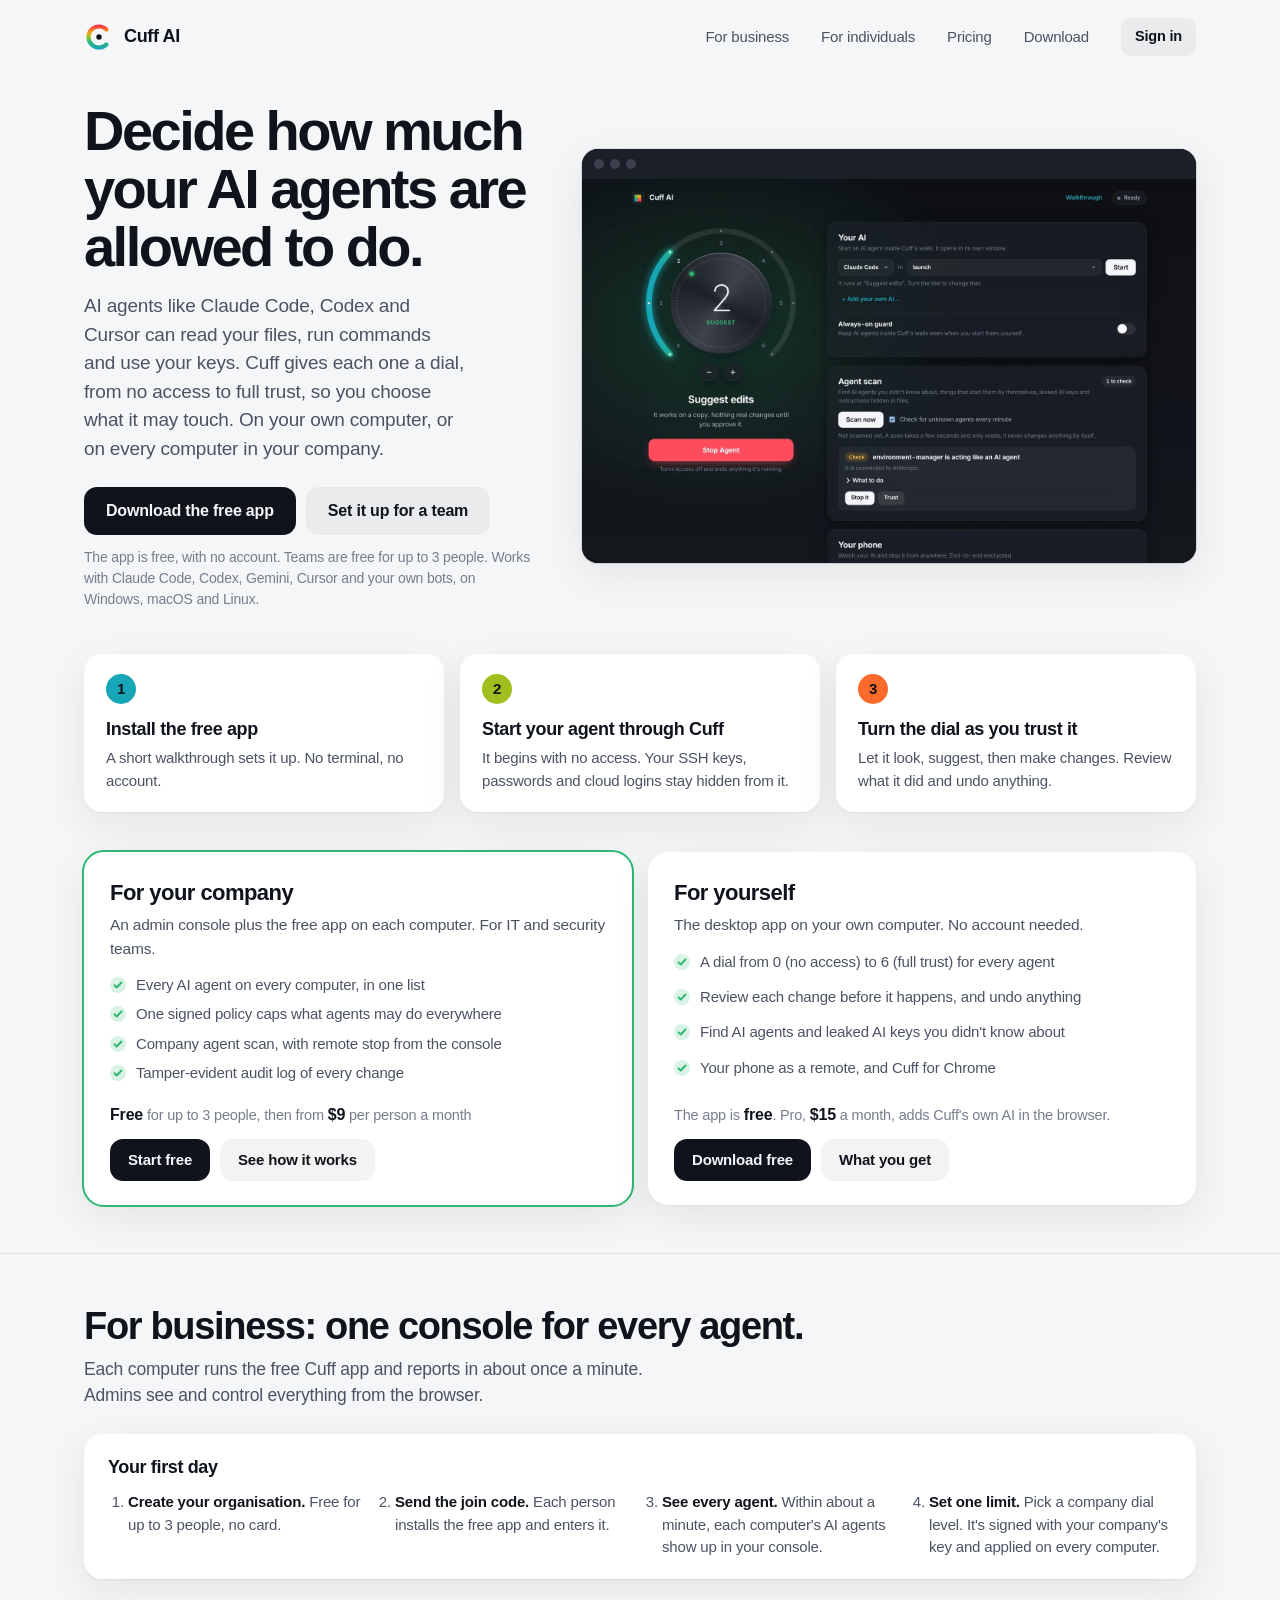
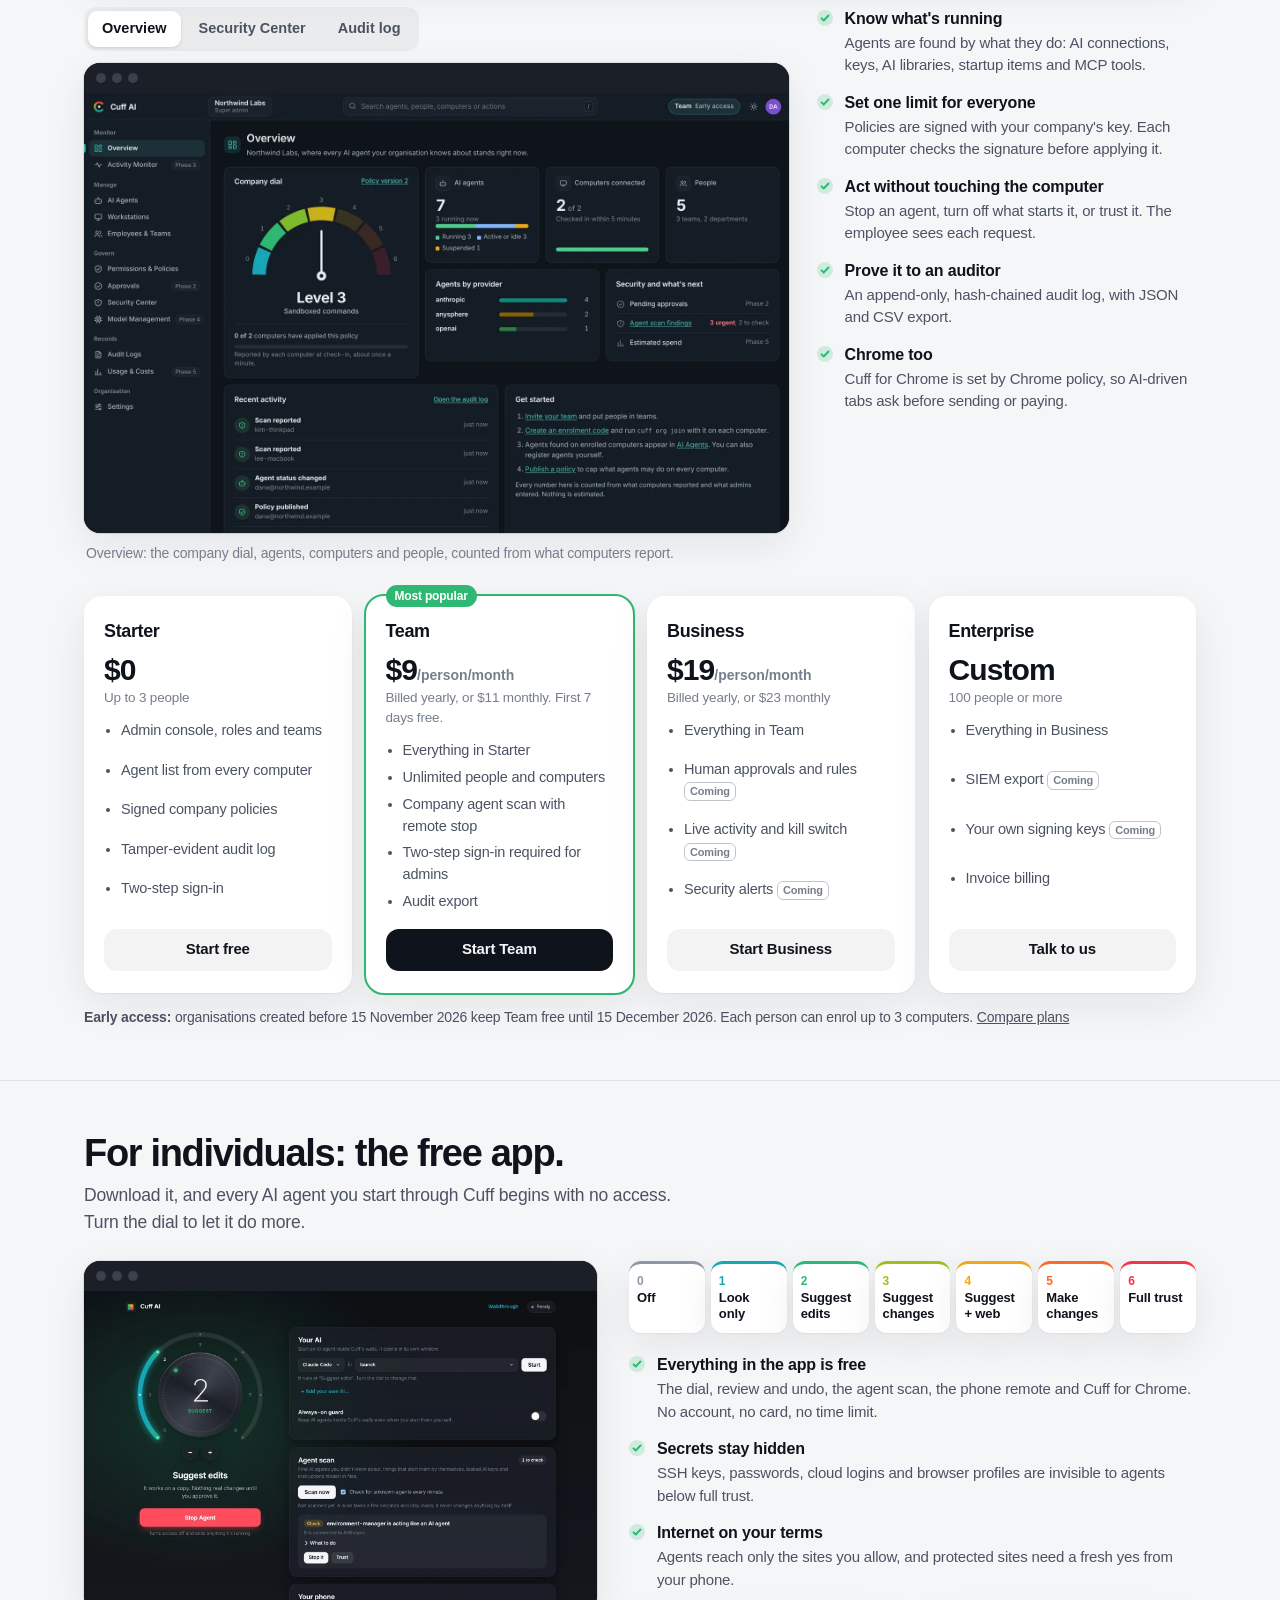
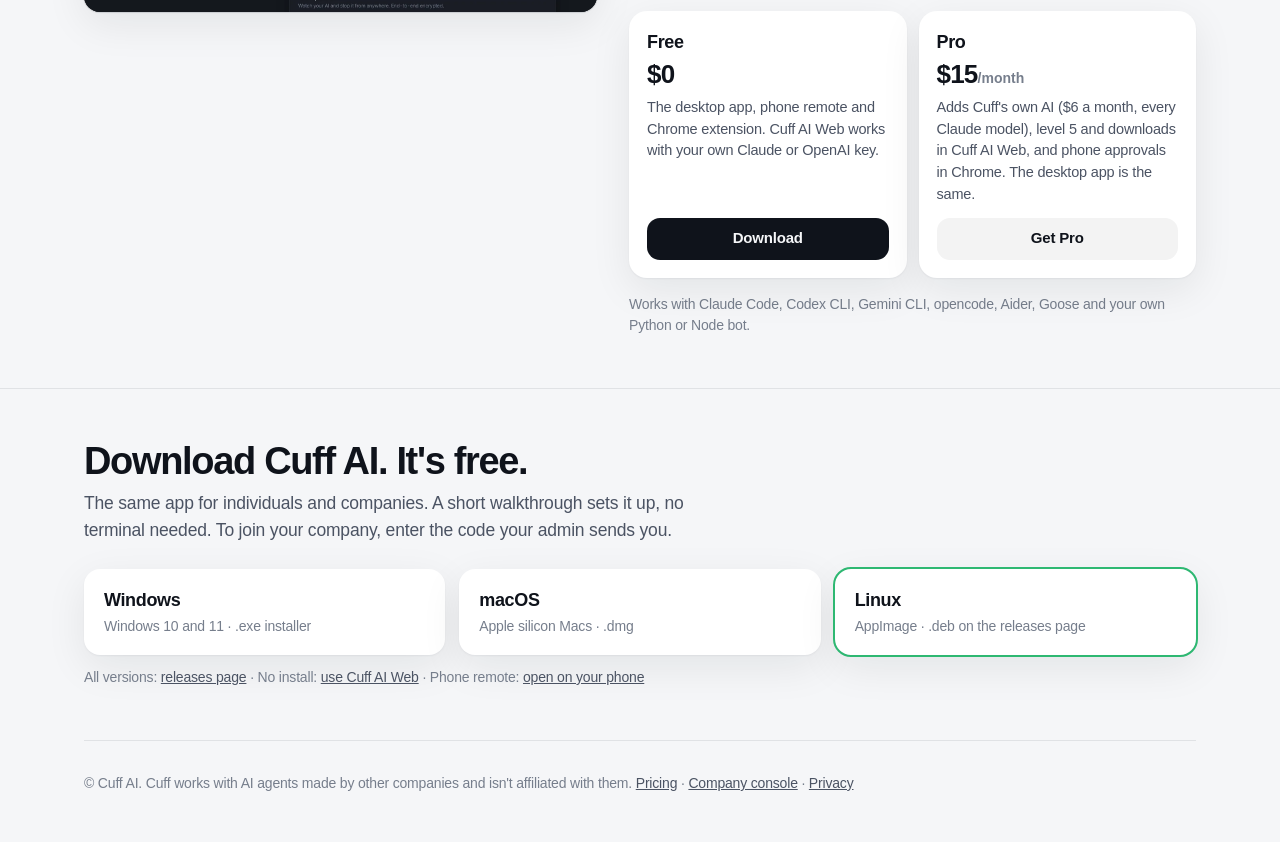
==== index.html @ 8ca0ef24 "Add cookie-free visitor counter to public pages Counts page path, referring host and ?ref= tag only;" ====
<!doctype html>
<html lang="en">
<head>
<meta charset="utf-8">
<meta name="viewport" content="width=device-width, initial-scale=1, viewport-fit=cover">
<meta name="color-scheme" content="light dark">
<title>Cuff AI: control every AI agent on your company's computers</title>
<meta name="description" content="See and limit every AI agent on your company's computers from one console. Signed policies, an agent scan, a tamper-evident audit log. Free for up to 3 people. The desktop app is free for everyone.">
<meta property="og:title" content="Cuff AI">
<meta property="og:description" content="One console for every AI agent on your company's computers. Free for up to 3 people.">
<link rel="icon" href="icon-192.png">
<style>
:root{
  --bg:#F5F6F8; --bg2:#ECEEF2; --surface:#FFFFFF; --hair:rgba(20,24,33,.09);
  --ink:#0F131B; --ink2:#4B5363; --ink3:#767E8C; --fill:rgba(20,24,33,.05);
  --l0:#8E97A8; --l1:#16A6B8; --l2:#2EB872; --l3:#9FBF1F; --l4:#F2A516; --l5:#FA6A2A; --l6:#F2364A; --ok:#1E9E5A;
  --shadow:0 1px 2px rgba(16,20,30,.05),0 12px 40px rgba(16,20,30,.08);
}
@media (prefers-color-scheme:dark){:root{
  --bg:#0B0D11; --bg2:#12151B; --surface:#171A21; --hair:rgba(255,255,255,.08);
  --ink:#F3F5F8; --ink2:#AAB2C0; --ink3:#8A93A1; --fill:rgba(255,255,255,.05); --ok:#3DD68C;
  --shadow:0 1px 2px rgba(0,0,0,.4),0 14px 44px rgba(0,0,0,.35);
}}
*{box-sizing:border-box}
html,body{margin:0}
html{scroll-behavior:smooth;scroll-padding-top:16px}
body{font-family:-apple-system,BlinkMacSystemFont,"SF Pro Text","Segoe UI Variable","Segoe UI",Roboto,"Helvetica Neue",Arial,sans-serif;
  color:var(--ink);background:var(--bg);font-size:16.5px;line-height:1.5;letter-spacing:-.011em;-webkit-font-smoothing:antialiased}
a{color:inherit}
img{max-width:100%;display:block}
.wrap{max-width:1160px;margin:0 auto;padding:0 24px}
:focus-visible{outline:2px solid var(--l1);outline-offset:3px;border-radius:6px}

nav{display:flex;align-items:center;gap:12px;padding:18px 0}
.mark{width:30px;height:30px;flex:none;display:block;color:var(--ink)}
.brand{font-weight:700;font-size:18px;letter-spacing:-.02em;text-decoration:none;display:flex;align-items:center;gap:10px}
nav .sp{flex:1}
nav a.l{font-size:15px;color:var(--ink2);text-decoration:none;margin-left:20px}
nav a.l:hover{color:var(--ink)}
nav a.signin{margin-left:20px;font-size:14.5px;font-weight:650;text-decoration:none;padding:8px 14px;border-radius:10px;background:var(--fill)}

.btn{display:inline-flex;align-items:center;justify-content:center;height:48px;padding:0 22px;border-radius:13px;font-weight:650;font-size:16px;text-decoration:none;
  background:var(--ink);color:var(--bg);transition:transform .15s;white-space:nowrap}
.btn:hover{transform:translateY(-1px)}
.btn.sec{background:var(--fill);color:var(--ink)}
.btn.sm{height:42px;font-size:15px;padding:0 18px}
.cta{display:flex;gap:10px;flex-wrap:wrap;align-items:center}
.small{font-size:14px;color:var(--ink3);margin:12px 0 0}
.small a{color:var(--ink2)}

/* hero */
.hero{display:grid;grid-template-columns:.85fr 1.15fr;gap:44px;align-items:center;padding:28px 0 44px}
h1{font-size:clamp(36px,4.8vw,56px);line-height:1.04;letter-spacing:-.045em;margin:0 0 16px;font-weight:750}
.lede{font-size:19px;color:var(--ink2);margin:0 0 24px;max-width:36ch}
.shot{border-radius:16px;overflow:hidden;box-shadow:var(--shadow),0 0 0 1px var(--hair);background:#12151B}
.shot .bar{display:flex;gap:6px;padding:10px 12px;background:#1B1F27}
.shot .bar i{width:10px;height:10px;border-radius:50%;background:#3A404C}
.shot img{aspect-ratio:16/10;width:100%;height:auto;object-fit:cover;object-position:top left}

/* three steps */
.steps{display:grid;grid-template-columns:repeat(3,minmax(0,1fr));gap:16px;padding-bottom:40px}
.step{background:var(--surface);border-radius:18px;box-shadow:var(--shadow);padding:20px 22px}
.step .n{display:inline-flex;align-items:center;justify-content:center;width:30px;height:30px;border-radius:50%;font-weight:750;font-size:15px;color:#0F131B;background:var(--c)}
.step h3{font-size:18px;letter-spacing:-.02em;margin:12px 0 4px}
.step p{margin:0;font-size:15px;color:var(--ink2)}

/* team day one */
.dayone{background:var(--surface);border-radius:18px;box-shadow:var(--shadow);padding:20px 24px;margin:0 0 28px}
.dayone h3{font-size:18px;letter-spacing:-.02em;margin:0 0 10px}
.dayone ol{margin:0;padding-left:20px;display:grid;grid-template-columns:repeat(4,minmax(0,1fr));gap:8px 24px;font-size:15px;color:var(--ink2)}
.dayone b{color:var(--ink)}

/* two paths */
.paths{display:grid;grid-template-columns:1fr 1fr;gap:16px;padding-bottom:48px}
.path{background:var(--surface);border-radius:20px;box-shadow:var(--shadow);padding:24px 26px;display:grid;grid-template-rows:auto auto 1fr auto;gap:0}
.path.biz{outline:2px solid var(--l2)}
.path h2{font-size:22px;letter-spacing:-.025em;margin:0}
.path .who{color:var(--ink2);margin:4px 0 14px;font-size:15.5px}
.path ul{margin:0 0 18px;padding:0;list-style:none;display:grid;gap:7px;font-size:15px;color:var(--ink2)}
.path li{display:grid;grid-template-columns:18px 1fr;gap:8px}
.path li::before,.feat li::before{content:"";width:16px;height:16px;margin-top:3px;border-radius:50%;background:color-mix(in srgb,var(--l2) 18%,transparent) url("data:image/svg+xml,%3Csvg xmlns='http://www.w3.org/2000/svg' viewBox='0 0 16 16'%3E%3Cpath d='M4.5 8.3l2.2 2.2 4.8-5' fill='none' stroke='%232EB872' stroke-width='1.9' stroke-linecap='round' stroke-linejoin='round'/%3E%3C/svg%3E") center/16px no-repeat}
.path .price{font-size:14.5px;color:var(--ink3);margin:0 0 12px}
.path .price b{color:var(--ink);font-size:16px}

/* sections */
section{padding:52px 0;border-top:1px solid var(--hair)}
h2.sec{font-size:clamp(28px,3.4vw,38px);letter-spacing:-.035em;line-height:1.1;margin:0 0 8px;font-weight:720}
.sub{color:var(--ink2);font-size:17.5px;max-width:62ch;margin:0 0 26px}

/* business: screenshots + features */
.tour{display:grid;grid-template-columns:1.3fr .7fr;gap:28px;align-items:start}
.tabs{display:inline-flex;padding:4px;border-radius:12px;background:var(--fill);gap:4px;margin-bottom:12px}
.tabs button{border:0;background:none;font:inherit;font-weight:650;font-size:14.5px;padding:7px 14px;border-radius:9px;cursor:pointer;color:var(--ink2)}
.tabs button[aria-selected="true"]{background:var(--surface);color:var(--ink);box-shadow:0 1px 3px rgba(0,0,0,.12)}
.cap{font-size:14px;color:var(--ink3);margin:10px 2px 0}
.feat{list-style:none;margin:0;padding:0;display:grid;gap:14px}
.feat li{display:grid;grid-template-columns:18px 1fr;gap:10px;font-size:15px;color:var(--ink2)}
.feat b{display:block;color:var(--ink);font-size:16px;margin-bottom:1px}

.plans{display:grid;grid-template-columns:repeat(4,minmax(0,1fr));gap:14px;margin-top:32px}
.plan{background:var(--surface);border-radius:18px;box-shadow:var(--shadow);padding:22px 20px;position:relative;display:flex;flex-direction:column}
.plan.hl{outline:2px solid var(--l2)}
.plan .badge{position:absolute;top:-11px;left:20px;font-size:12px;font-weight:700;padding:2px 9px;border-radius:999px;background:var(--l2);color:#fff}
.plan h3{font-size:18px;margin:0;letter-spacing:-.02em}
.plan .amt{font-size:30px;font-weight:750;letter-spacing:-.03em;margin:8px 0 0;line-height:1.1}
.plan .amt span{font-size:14px;color:var(--ink3);font-weight:550;letter-spacing:0}
.plan .per{font-size:13.5px;color:var(--ink3);margin:2px 0 12px}
.plan ul{margin:0 0 16px;padding-left:17px;display:grid;gap:5px;color:var(--ink2);font-size:14.5px;flex:1}
.soon{display:inline-block;font-size:11px;font-weight:650;color:var(--ink3);border:1px solid color-mix(in srgb,var(--ink3) 45%,transparent);border-radius:6px;padding:0 5px;white-space:nowrap}
.note{font-size:14px;color:var(--ink2);margin:14px 0 0}

/* individuals */
.you{display:grid;grid-template-columns:.95fr 1.05fr;gap:32px;align-items:start}
.levels{display:grid;grid-template-columns:repeat(7,1fr);gap:6px;margin:0 0 20px}
.lv{background:var(--surface);border-radius:12px;box-shadow:var(--shadow);padding:10px 8px;border-top:3px solid var(--c);font-size:12.5px;line-height:1.3}
.lv b{display:block;color:var(--c);font-size:12px}
.lv strong{font-size:13px;letter-spacing:-.01em}
.mini{display:grid;grid-template-columns:1fr 1fr;gap:12px;margin-top:20px}
.mini .plan{padding:18px}
.mini .plan p{margin:0 0 12px;font-size:14.5px;color:var(--ink2);flex:1}
.mini .plan p.amt{font-size:26px;color:var(--ink);margin:4px 0 8px;flex:none}
.agents{font-size:14px;color:var(--ink3);margin:16px 0 0}

/* download */
.dl{display:grid;grid-template-columns:repeat(3,1fr);gap:14px}
.dl a{text-decoration:none}
.dl .card{background:var(--surface);border-radius:16px;box-shadow:var(--shadow);padding:18px 20px;display:flex;flex-direction:column;gap:2px;transition:transform .15s}
.dl .card:hover{transform:translateY(-2px)}
.dl .card.me{outline:2px solid var(--l2)}
.dl .card.soon{opacity:.55;transform:none!important;cursor:default}
.dl b{font-size:18px;letter-spacing:-.02em}
.dl span{color:var(--ink3);font-size:14px}

.winnote{margin:16px 0 0;padding:14px 18px;border-radius:14px;background:var(--surface);box-shadow:var(--shadow);border-left:4px solid var(--l1);max-width:760px}
.winnote b{font-weight:650}
.winnote p{margin:4px 0 0;font-size:14.5px;color:var(--ink2)}
.winnote a{color:var(--ink2)}
footer{padding:32px 0 48px;color:var(--ink3);font-size:14px;border-top:1px solid var(--hair)}
footer a{color:var(--ink2)}
[hidden]{display:none!important}

@media (max-width:1000px){.plans,.dayone ol{grid-template-columns:repeat(2,minmax(0,1fr))}.levels{grid-template-columns:repeat(4,1fr)}}
@media (max-width:860px){
  .hero,.paths,.tour,.you,.dl,.steps{grid-template-columns:1fr}
  nav a.l{display:none} nav a.l.keep{display:inline;margin-left:14px}
  .hero{padding-top:8px}
}
@media (max-width:560px){.plans,.mini,.dayone ol{grid-template-columns:1fr}nav a.signin{display:none}}
@media (prefers-reduced-motion:reduce){*{transition:none!important}html{scroll-behavior:auto}}
</style>
</head>
<body>
<div class="wrap">
  <nav><a class="brand" href="./"><svg class="mark" viewBox="0 0 200 200" aria-hidden="true"><defs><linearGradient id="cuffmark" gradientUnits="userSpaceOnUse" x1="100" y1="175" x2="100" y2="25"><stop offset="0" stop-color="#16A6B8"/><stop offset=".3" stop-color="#2EB872"/><stop offset=".5" stop-color="#9FBF1F"/><stop offset=".7" stop-color="#F2A516"/><stop offset=".85" stop-color="#FA6A2A"/><stop offset="1" stop-color="#F2364A"/></linearGradient></defs><path d="M149.5 149.5A70 70 0 1 1 149.5 50.5" fill="none" stroke="url(#cuffmark)" stroke-width="28" stroke-linecap="round"/><circle cx="100" cy="100" r="18" fill="currentColor"/></svg>Cuff AI</a><span class="sp"></span>
    <a class="l keep" href="#business">For business</a><a class="l" href="#you">For individuals</a><a class="l keep" href="pricing.html">Pricing</a><a class="l" href="#download">Download</a>
    <a class="signin" href="console/">Sign in</a></nav>

  <div class="hero">
    <div>
      <h1>Decide how much your AI agents are allowed to do.</h1>
      <p class="lede">AI agents like Claude Code, Codex and Cursor can read your files, run commands and use your keys. Cuff gives each one a dial, from no access to full trust, so you choose what it may touch. On your own computer, or on every computer in your company.</p>
      <div class="cta"><a class="btn" href="#download" id="herodl">Download the free app</a><a class="btn sec" href="#business">Set it up for a team</a></div>
      <p class="small" id="herosmall">The app is free, with no account. Teams are free for up to 3 people. Works with Claude Code, Codex, Gemini, Cursor and your own bots, on Windows, macOS and Linux.</p>
    </div>
    <div class="shot"><div class="bar"><i></i><i></i><i></i></div>
      <img src="shots/app-dial.webp" width="1600" height="1000" alt="The Cuff desktop app: the dial at level 2, start Claude Code, and the agent scan"></div>
  </div>

  <!-- what Cuff does, in three steps -->
  <div class="steps">
    <div class="step"><span class="n" style="--c:var(--l1)">1</span><h3>Install the free app</h3><p>A short walkthrough sets it up. No terminal, no account.</p></div>
    <div class="step"><span class="n" style="--c:var(--l3)">2</span><h3>Start your agent through Cuff</h3><p>It begins with no access. Your SSH keys, passwords and cloud logins stay hidden from it.</p></div>
    <div class="step"><span class="n" style="--c:var(--l5)">3</span><h3>Turn the dial as you trust it</h3><p>Let it look, suggest, then make changes. Review what it did and undo anything.</p></div>
  </div>

  <!-- the two ways to use Cuff, side by side -->
  <div class="paths">
    <div class="path biz">
      <h2>For your company</h2>
      <p class="who">An admin console plus the free app on each computer. For IT and security teams.</p>
      <ul>
        <li>Every AI agent on every computer, in one list</li>
        <li>One signed policy caps what agents may do everywhere</li>
        <li>Company agent scan, with remote stop from the console</li>
        <li>Tamper-evident audit log of every change</li>
      </ul>
      <p class="price"><b>Free</b> for up to 3 people, then from <b>$9</b> per person a month</p>
      <div class="cta"><a class="btn sm" href="console/?plan=starter">Start free</a><a class="btn sm sec" href="#business">See how it works</a></div>
    </div>
    <div class="path">
      <h2>For yourself</h2>
      <p class="who">The desktop app on your own computer. No account needed.</p>
      <ul>
        <li>A dial from 0 (no access) to 6 (full trust) for every agent</li>
        <li>Review each change before it happens, and undo anything</li>
        <li>Find AI agents and leaked AI keys you didn't know about</li>
        <li>Your phone as a remote, and Cuff for Chrome</li>
      </ul>
      <p class="price">The app is <b>free</b>. Pro, <b>$15</b> a month, adds Cuff's own AI in the browser.</p>
      <div class="cta"><a class="btn sm" href="#download">Download free</a><a class="btn sm sec" href="#you">What you get</a></div>
    </div>
  </div>
</div>

<!-- business -->
<section id="business"><div class="wrap">
  <h2 class="sec">For business: one console for every agent.</h2>
  <p class="sub">Each computer runs the free Cuff app and reports in about once a minute. Admins see and control everything from the browser.</p>
  <div class="dayone">
    <h3>Your first day</h3>
    <ol>
      <li><b>Create your organisation.</b> Free for up to 3 people, no card.</li>
      <li><b>Send the join code.</b> Each person installs the free app and enters it.</li>
      <li><b>See every agent.</b> Within about a minute, each computer's AI agents show up in your console.</li>
      <li><b>Set one limit.</b> Pick a company dial level. It's signed with your company's key and applied on every computer.</li>
    </ol>
  </div>
  <div class="tour">
    <div>
      <div class="tabs" role="tablist" aria-label="Console screens">
        <button role="tab" aria-selected="true" data-shot="console-overview" data-cap="Overview: the company dial, agents, computers and people, counted from what computers report.">Overview</button>
        <button role="tab" aria-selected="false" data-shot="console-security" data-cap="Security Center: what the agent scan found on every computer, by urgency. Stop, turn off or trust from here.">Security Center</button>
        <button role="tab" aria-selected="false" data-shot="console-audit" data-cap="Audit log: every admin action, hash-chained so any edit shows up when you verify it.">Audit log</button>
      </div>
      <div class="shot"><div class="bar"><i></i><i></i><i></i></div>
        <img id="tourimg" src="shots/console-overview.webp" width="1600" height="1000" loading="lazy" alt="Cuff company console"></div>
      <p class="cap" id="tourcap">Overview: the company dial, agents, computers and people, counted from what computers report.</p>
    </div>
    <ul class="feat">
      <li><span><b>Know what's running</b>Agents are found by what they do: AI connections, keys, AI libraries, startup items and MCP tools.</span></li>
      <li><span><b>Set one limit for everyone</b>Policies are signed with your company's key. Each computer checks the signature before applying it.</span></li>
      <li><span><b>Act without touching the computer</b>Stop an agent, turn off what starts it, or trust it. The employee sees each request.</span></li>
      <li><span><b>Prove it to an auditor</b>An append-only, hash-chained audit log, with JSON and CSV export.</span></li>
      <li><span><b>Chrome too</b>Cuff for Chrome is set by Chrome policy, so AI-driven tabs ask before sending or paying.</span></li>
    </ul>
  </div>

  <div class="plans">
    <div class="plan"><h3>Starter</h3><p class="amt">$0</p><p class="per">Up to 3 people</p>
      <ul><li>Admin console, roles and teams</li><li>Agent list from every computer</li><li>Signed company policies</li><li>Tamper-evident audit log</li><li>Two-step sign-in</li></ul>
      <a class="btn sm sec" href="console/?plan=starter">Start free</a></div>
    <div class="plan hl"><span class="badge">Most popular</span><h3>Team</h3><p class="amt">$9<span>/person/month</span></p><p class="per">Billed yearly, or $11 monthly. First 7 days free.</p>
      <ul><li>Everything in Starter</li><li>Unlimited people and computers</li><li>Company agent scan with remote stop</li><li>Two-step sign-in required for admins</li><li>Audit export</li></ul>
      <a class="btn sm" href="console/?plan=team&amp;billing=yearly">Start Team</a></div>
    <div class="plan"><h3>Business</h3><p class="amt">$19<span>/person/month</span></p><p class="per">Billed yearly, or $23 monthly</p>
      <ul><li>Everything in Team</li><li>Human approvals and rules <span class="soon">Coming</span></li><li>Live activity and kill switch <span class="soon">Coming</span></li><li>Security alerts <span class="soon">Coming</span></li></ul>
      <a class="btn sm sec" href="console/?plan=business&amp;billing=yearly">Start Business</a></div>
    <div class="plan"><h3>Enterprise</h3><p class="amt">Custom</p><p class="per">100 people or more</p>
      <ul><li>Everything in Business</li><li>SIEM export <span class="soon">Coming</span></li><li>Your own signing keys <span class="soon">Coming</span></li><li>Invoice billing</li></ul>
      <a class="btn sm sec" href="console/?plan=enterprise">Talk to us</a></div>
  </div>
  <p class="note"><b>Early access:</b> organisations created before 15 November 2026 keep Team free until 15 December 2026. Each person can enrol up to 3 computers. <a href="pricing.html?for=companies">Compare plans</a></p>
</div></section>

<!-- individuals -->
<section id="you"><div class="wrap">
  <h2 class="sec">For individuals: the free app.</h2>
  <p class="sub">Download it, and every AI agent you start through Cuff begins with no access. Turn the dial to let it do more.</p>
  <div class="you">
    <div class="shot"><div class="bar"><i></i><i></i><i></i></div>
      <img src="shots/app-dial.webp" width="1600" height="1000" loading="lazy" alt="The Cuff desktop app: the dial at level 2, start Claude Code, and the agent scan"></div>
    <div>
      <div class="levels" id="levels"></div>
      <ul class="feat">
        <li><span><b>Everything in the app is free</b>The dial, review and undo, the agent scan, the phone remote and Cuff for Chrome. No account, no card, no time limit.</span></li>
        <li><span><b>Secrets stay hidden</b>SSH keys, passwords, cloud logins and browser profiles are invisible to agents below full trust.</span></li>
        <li><span><b>Internet on your terms</b>Agents reach only the sites you allow, and protected sites need a fresh yes from your phone.</span></li>
      </ul>
      <div class="mini">
        <div class="plan"><h3>Free</h3><p class="amt">$0</p><p>The desktop app, phone remote and Chrome extension. Cuff AI Web works with your own Claude or OpenAI key.</p>
          <a class="btn sm" href="#download">Download</a></div>
        <div class="plan"><h3>Pro</h3><p class="amt">$15<span>/month</span></p><p>Adds Cuff's own AI ($6 a month, every Claude model), level 5 and downloads in Cuff AI Web, and phone approvals in Chrome. The desktop app is the same.</p>
          <a class="btn sm sec" href="app/?plan=pro">Get Pro</a></div>
      </div>
      <p class="agents">Works with Claude Code, Codex CLI, Gemini CLI, opencode, Aider, Goose and your own Python or Node bot.</p>
    </div>
  </div>
</div></section>

<!-- download -->
<section id="download"><div class="wrap">
  <h2 class="sec">Download Cuff AI. It's free.</h2>
  <p class="sub">The same app for individuals and companies. A short walkthrough sets it up, no terminal needed. To join your company, enter the code your admin sends you.</p>
  <div class="dl">
    <a href="https://github.com/cuffai/cuffai.github.io/releases/latest/download/Cuff-AI-Windows-Setup.exe" data-os="win"><div class="card"><b>Windows</b><span>Windows 10 and 11 · .exe installer</span></div></a>
    <a href="https://github.com/cuffai/cuffai.github.io/releases/latest/download/Cuff-AI-macOS.dmg" data-os="mac"><div class="card"><b>macOS</b><span>Apple silicon Macs · .dmg</span></div></a>
    <a href="https://github.com/cuffai/cuffai.github.io/releases/latest/download/Cuff-AI-Linux.AppImage" data-os="linux"><div class="card"><b>Linux</b><span>AppImage · .deb on the releases page</span></div></a>
  </div>
  <div class="winnote" id="winnote" hidden>
    <b>On Windows: if you see "Windows protected your PC"</b>
    <p>Windows shows this for new apps whose publisher it doesn't know yet. Click <b>More info</b>, check the file is
      Cuff-AI-Windows-Setup.exe, then click <b>Run anyway</b>. Every download's fingerprint is listed on the
      <a href="https://github.com/cuffai/cuffai.github.io/releases/latest">release page</a> (SHA256SUMS.txt) if you'd like to check it.</p>
  </div>
  <p class="small">All versions: <a href="https://github.com/cuffai/cuffai.github.io/releases">releases page</a> · No install: <a href="app/">use Cuff AI Web</a> · Phone remote: <a href="remote/">open on your phone</a></p>
</div></section>

<div class="wrap"><footer>© Cuff AI. Cuff works with AI agents made by other companies and isn't affiliated with them. <a href="pricing.html">Pricing</a> · <a href="console/">Company console</a> · <a href="privacy.html">Privacy</a></footer></div>

<script>
/* the seven levels, compact */
const T = ["Off", "Look only", "Suggest edits", "Suggest changes", "Suggest + web", "Make changes", "Full trust"];
document.getElementById("levels").innerHTML = T.map((t, i) => `<div class="lv" style="--c:var(--l${i})"><b>${i}</b><strong>${t}</strong></div>`).join("");

/* console screenshots */
const tabs = [...document.querySelectorAll(".tabs button")], img = document.getElementById("tourimg"), cap = document.getElementById("tourcap");
function pick(b) {
  tabs.forEach(x => x.setAttribute("aria-selected", String(x === b)));
  img.src = `shots/${b.dataset.shot}.webp`; img.alt = "Cuff company console: " + b.textContent; cap.textContent = b.dataset.cap;
}
tabs.forEach((b, i) => {
  b.onclick = () => pick(b);
  b.onkeydown = e => { const d = e.key === "ArrowRight" ? 1 : e.key === "ArrowLeft" ? -1 : 0; if (d) { const n = tabs[(i + d + tabs.length) % tabs.length]; pick(n); n.focus(); } };
});

/* point the download at this computer */
const ua = navigator.userAgent, os = /Windows/.test(ua) ? "win" : /Mac/.test(ua) && !/iPhone|iPad/.test(ua) ? "mac" : /Linux/.test(ua) && !/Android/.test(ua) ? "linux" : "";
if (os) document.querySelector(`[data-os="${os}"]`).firstElementChild.classList.add("me");
if (os === "win") document.getElementById("winnote").hidden = false;

/* only offer downloads that really exist in the latest public release */
(async () => {
  let names = null, tag = "";
  try {
    const r = await fetch("https://api.github.com/repos/cuffai/cuffai.github.io/releases/latest", {headers: {Accept: "application/vnd.github+json"}});
    if (r.ok) { const j = await r.json(); names = new Set(j.assets.map(x => x.name)); tag = j.tag_name; }
    else if (r.status === 404) names = new Set();
  } catch (e) {}
  if (!names) return;
  for (const a of document.querySelectorAll("[data-os]")) {
    const file = a.href.split("/").pop();
    if (names.has(file)) { if (tag) a.querySelector("span").textContent += " · " + tag; continue; }
    a.removeAttribute("href"); a.setAttribute("aria-disabled", "true");
    a.firstElementChild.classList.add("soon");
    a.querySelector("span").textContent = "Coming soon";
  }
  /* no desktop app published yet: don't send the hero button to dead cards */
  if (![...document.querySelectorAll("[data-os]")].some(a => a.hasAttribute("href"))) {
    const b = document.getElementById("herodl");
    b.textContent = "Try Cuff AI Web"; b.href = "app/";
    document.getElementById("herosmall").textContent = "The desktop app is coming soon. Cuff AI Web runs in your browser today, free with your own Claude or OpenAI key.";
  }
})();
</script>
<script>
/* Visitor counter: sends only this page's path, the referring site's name and any ?ref= tag. No cookies, no IP address, no identifier. See privacy.html. */
(function () {
  try {
    if (navigator.doNotTrack === "1" || window.doNotTrack === "1") return;
    var tag = new URLSearchParams(location.search).get("ref") || "";
    fetch("https://unehdhdrbhkkvoripxat.supabase.co/functions/v1/cuff-hit", {
      method: "POST", keepalive: true, headers: { "content-type": "text/plain" },
      body: JSON.stringify({ p: location.pathname, r: document.referrer, s: tag })
    }).catch(function () {});
  } catch (e) {}
})();
</script>
</body>
</html>
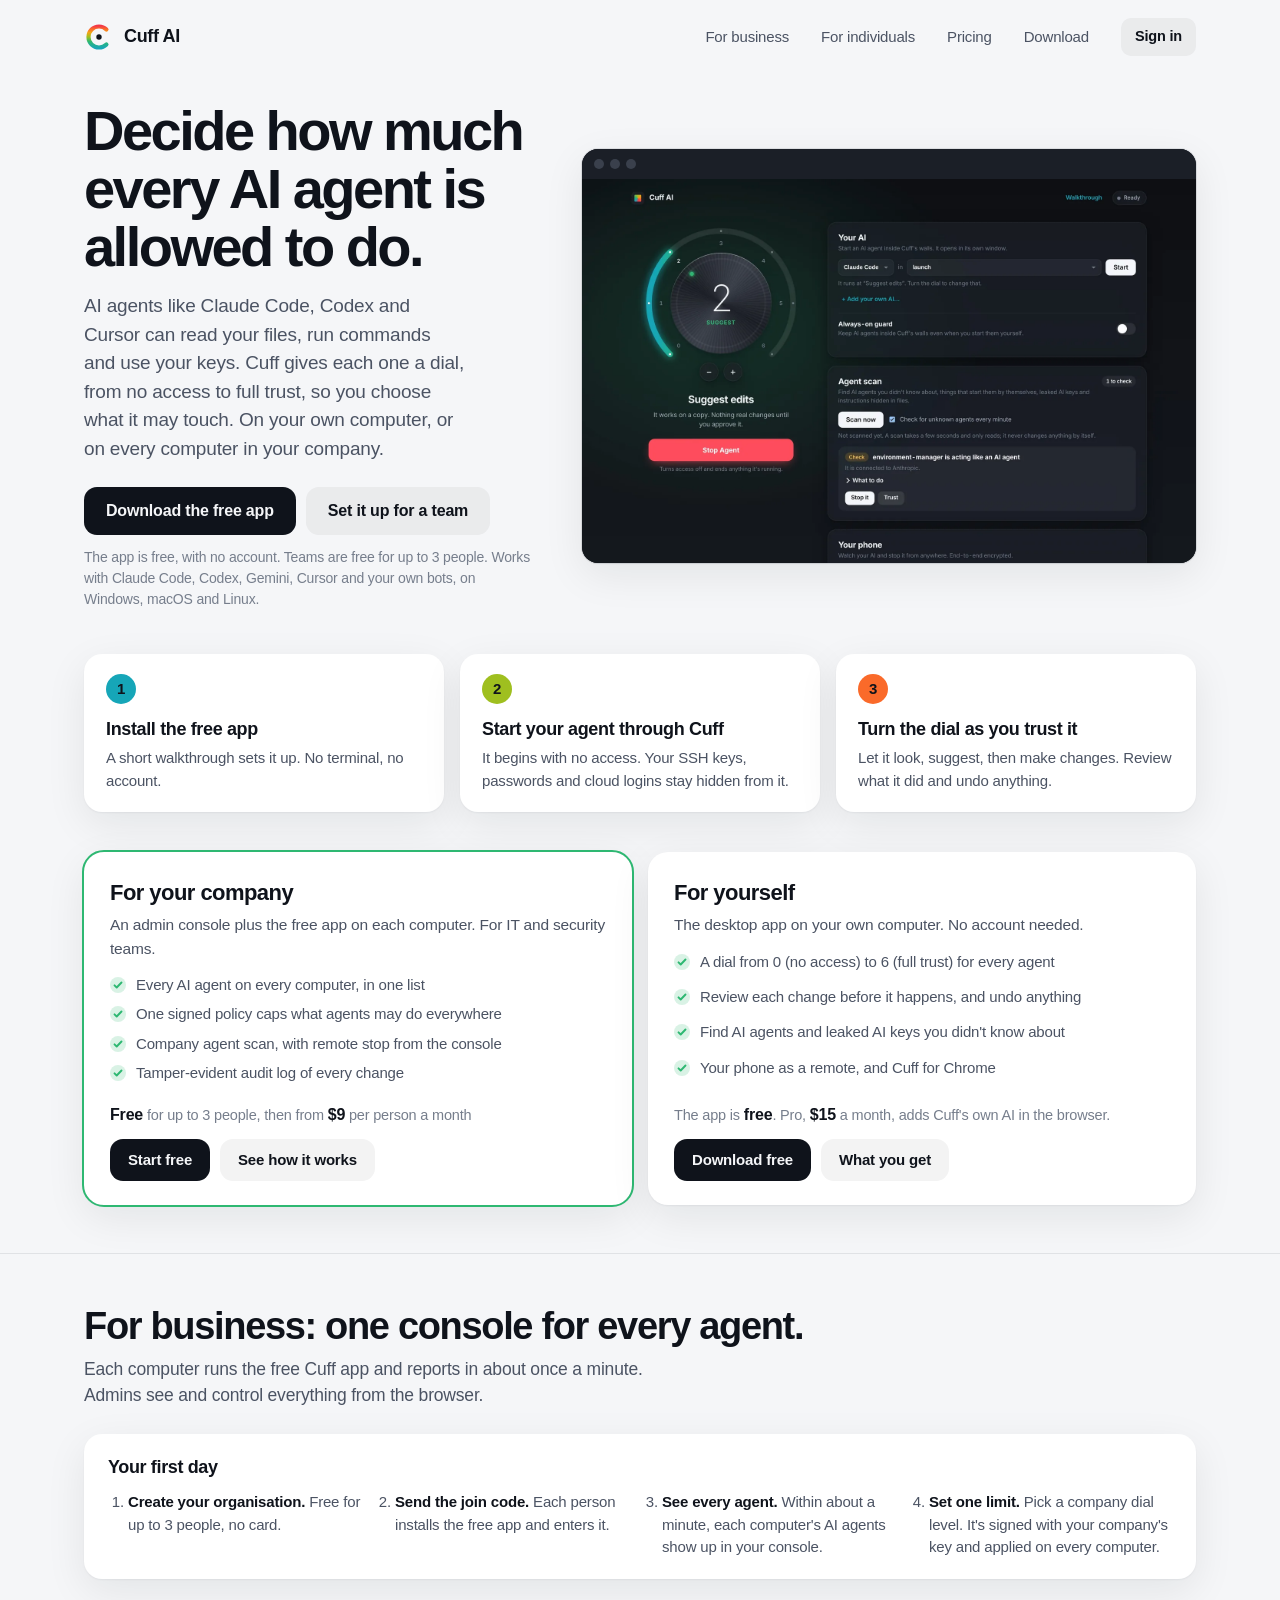
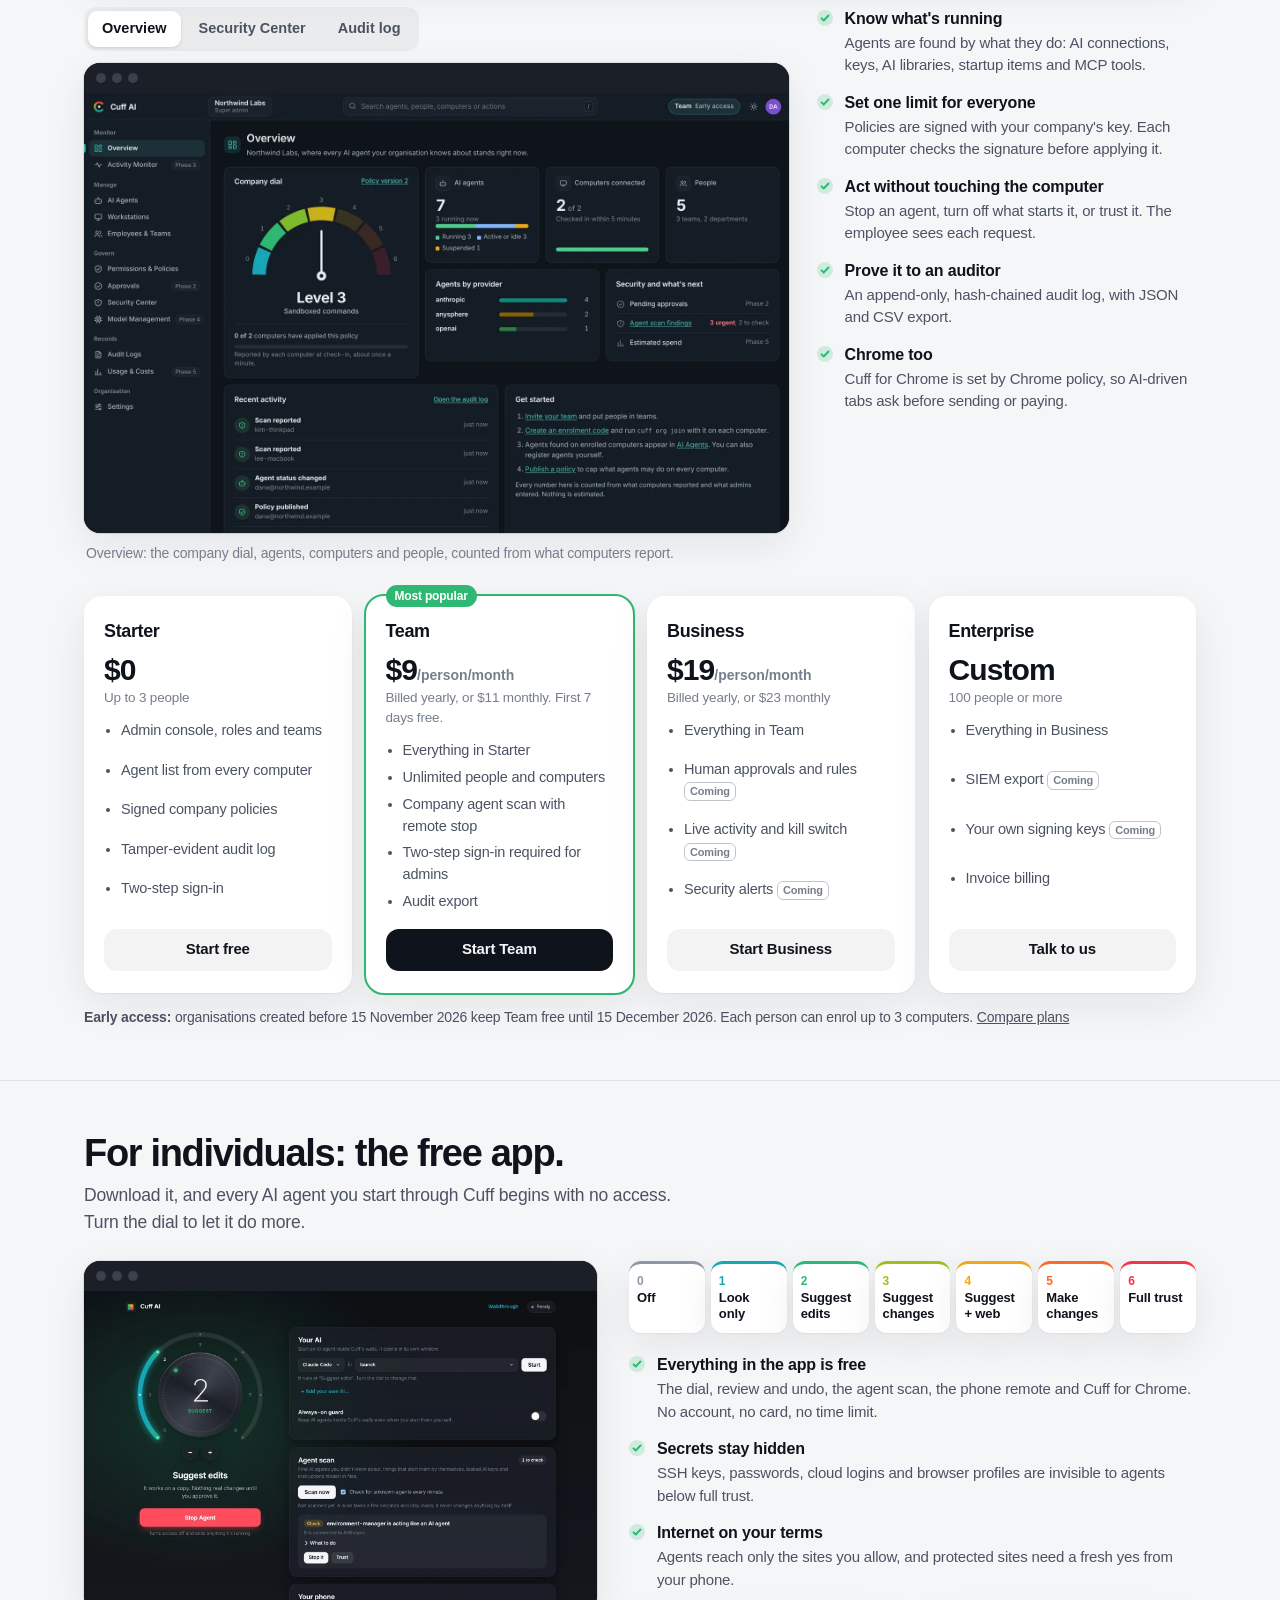
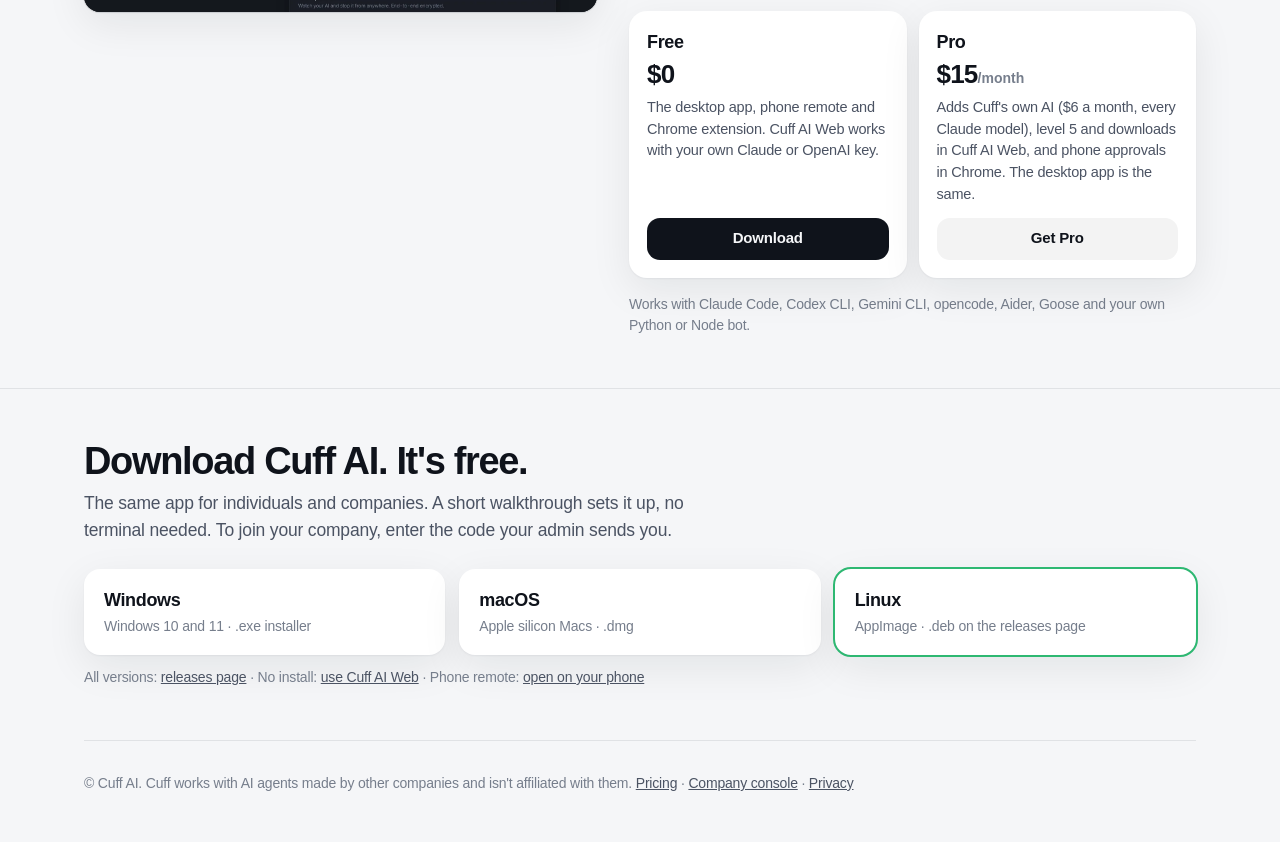
==== commit d6f7e9fa: "Homepage headline: every AI agent, not just yours Co-Authored-By: Claude Opus 5.5 <noreply@anthropic" ====
--- a/index.html
+++ b/index.html
@@ -157,7 +157,7 @@
 
   <div class="hero">
     <div>
-      <h1>Decide how much your AI agents are allowed to do.</h1>
+      <h1>Decide how much every AI agent is allowed to do.</h1>
       <p class="lede">AI agents like Claude Code, Codex and Cursor can read your files, run commands and use your keys. Cuff gives each one a dial, from no access to full trust, so you choose what it may touch. On your own computer, or on every computer in your company.</p>
       <div class="cta"><a class="btn" href="#download" id="herodl">Download the free app</a><a class="btn sec" href="#business">Set it up for a team</a></div>
       <p class="small" id="herosmall">The app is free, with no account. Teams are free for up to 3 people. Works with Claude Code, Codex, Gemini, Cursor and your own bots, on Windows, macOS and Linux.</p>
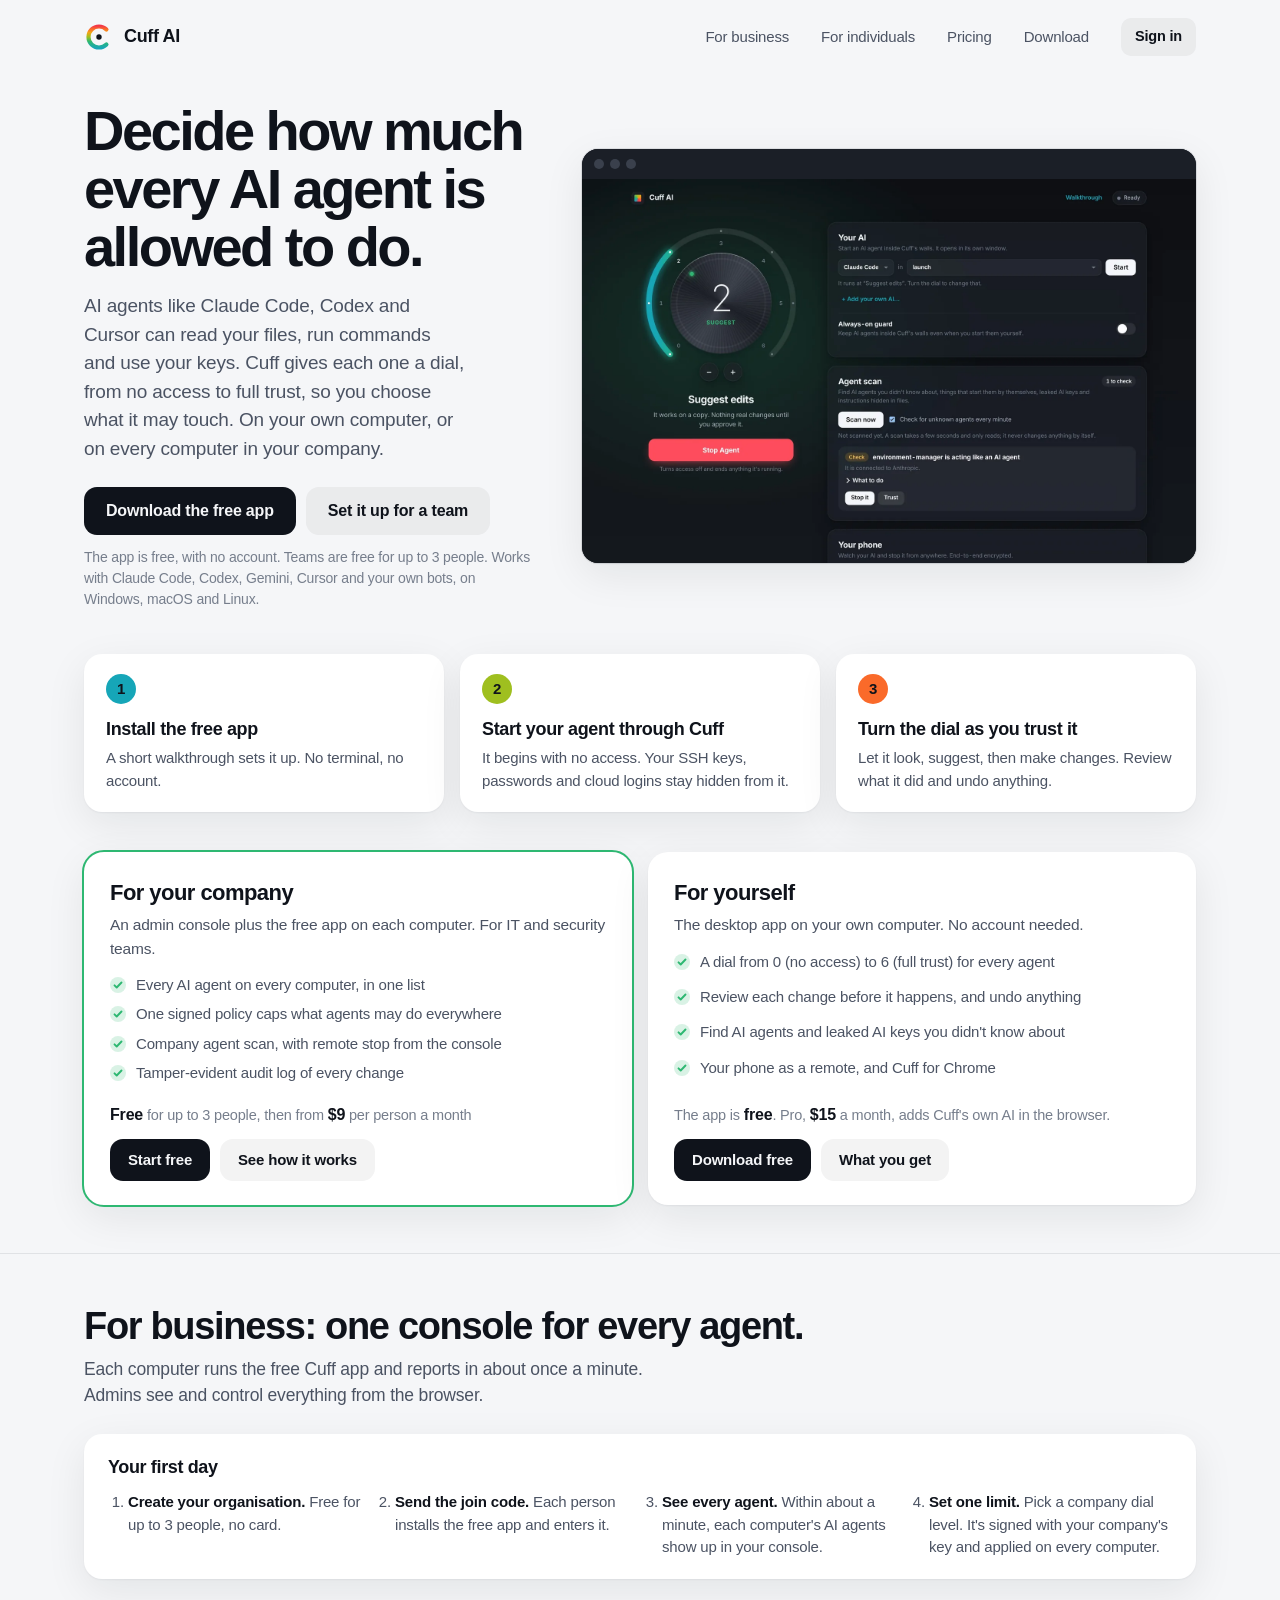
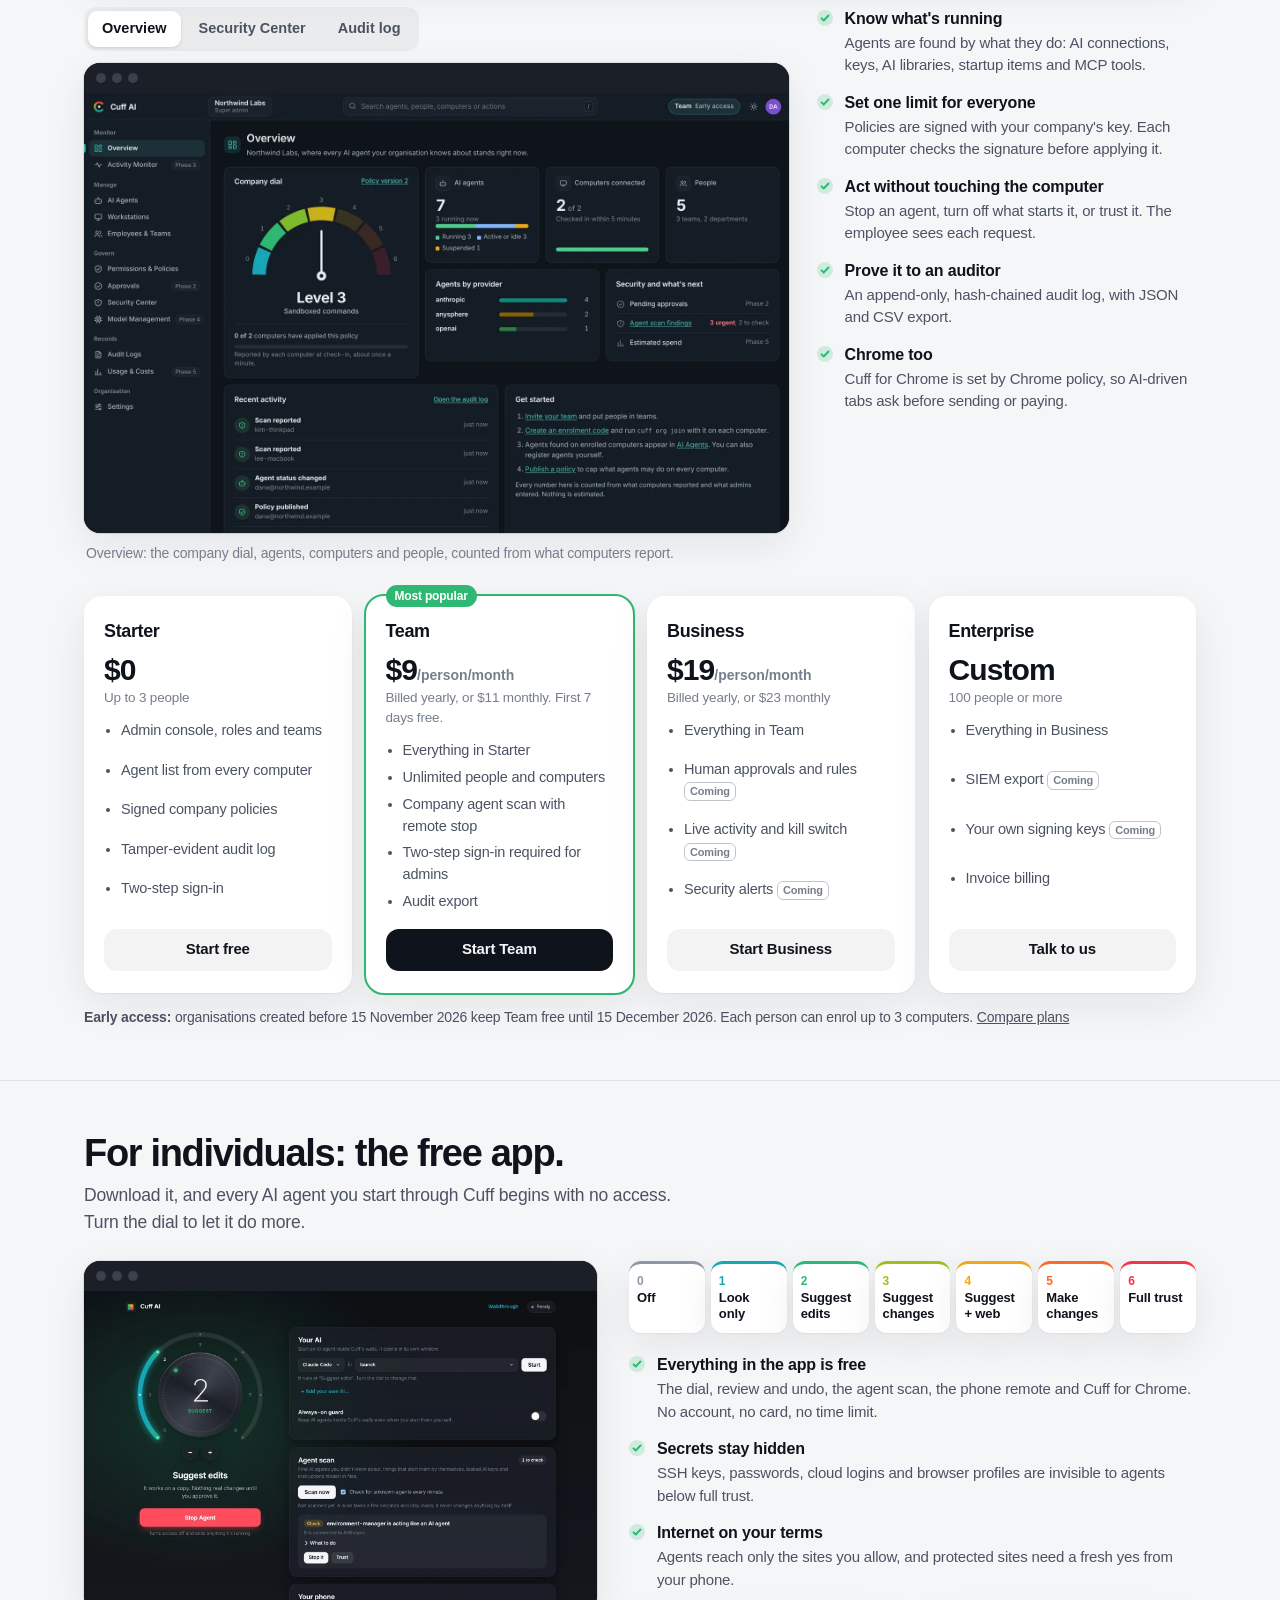
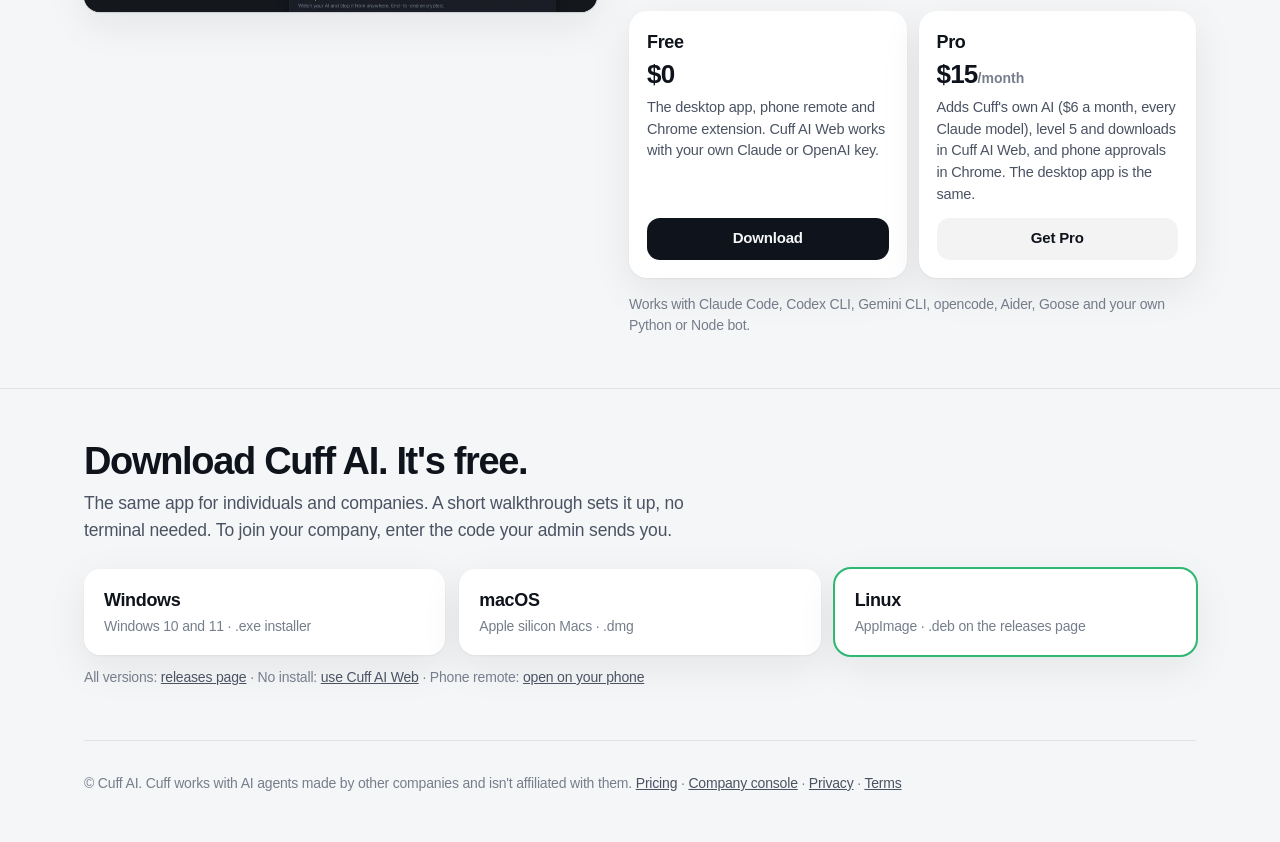
==== commit 7331ef9f: "Add Terms of Service and 18+ consent at sign-in - terms.html: age 18+, auto-renewal, trial, cancella" ====
--- a/index.html
+++ b/index.html
@@ -295,7 +295,7 @@
   <p class="small">All versions: <a href="https://github.com/cuffai/cuffai.github.io/releases">releases page</a> · No install: <a href="app/">use Cuff AI Web</a> · Phone remote: <a href="remote/">open on your phone</a></p>
 </div></section>
 
-<div class="wrap"><footer>© Cuff AI. Cuff works with AI agents made by other companies and isn't affiliated with them. <a href="pricing.html">Pricing</a> · <a href="console/">Company console</a> · <a href="privacy.html">Privacy</a></footer></div>
+<div class="wrap"><footer>© Cuff AI. Cuff works with AI agents made by other companies and isn't affiliated with them. <a href="pricing.html">Pricing</a> · <a href="console/">Company console</a> · <a href="privacy.html">Privacy</a> · <a href="terms.html">Terms</a></footer></div>
 
 <script>
 /* the seven levels, compact */
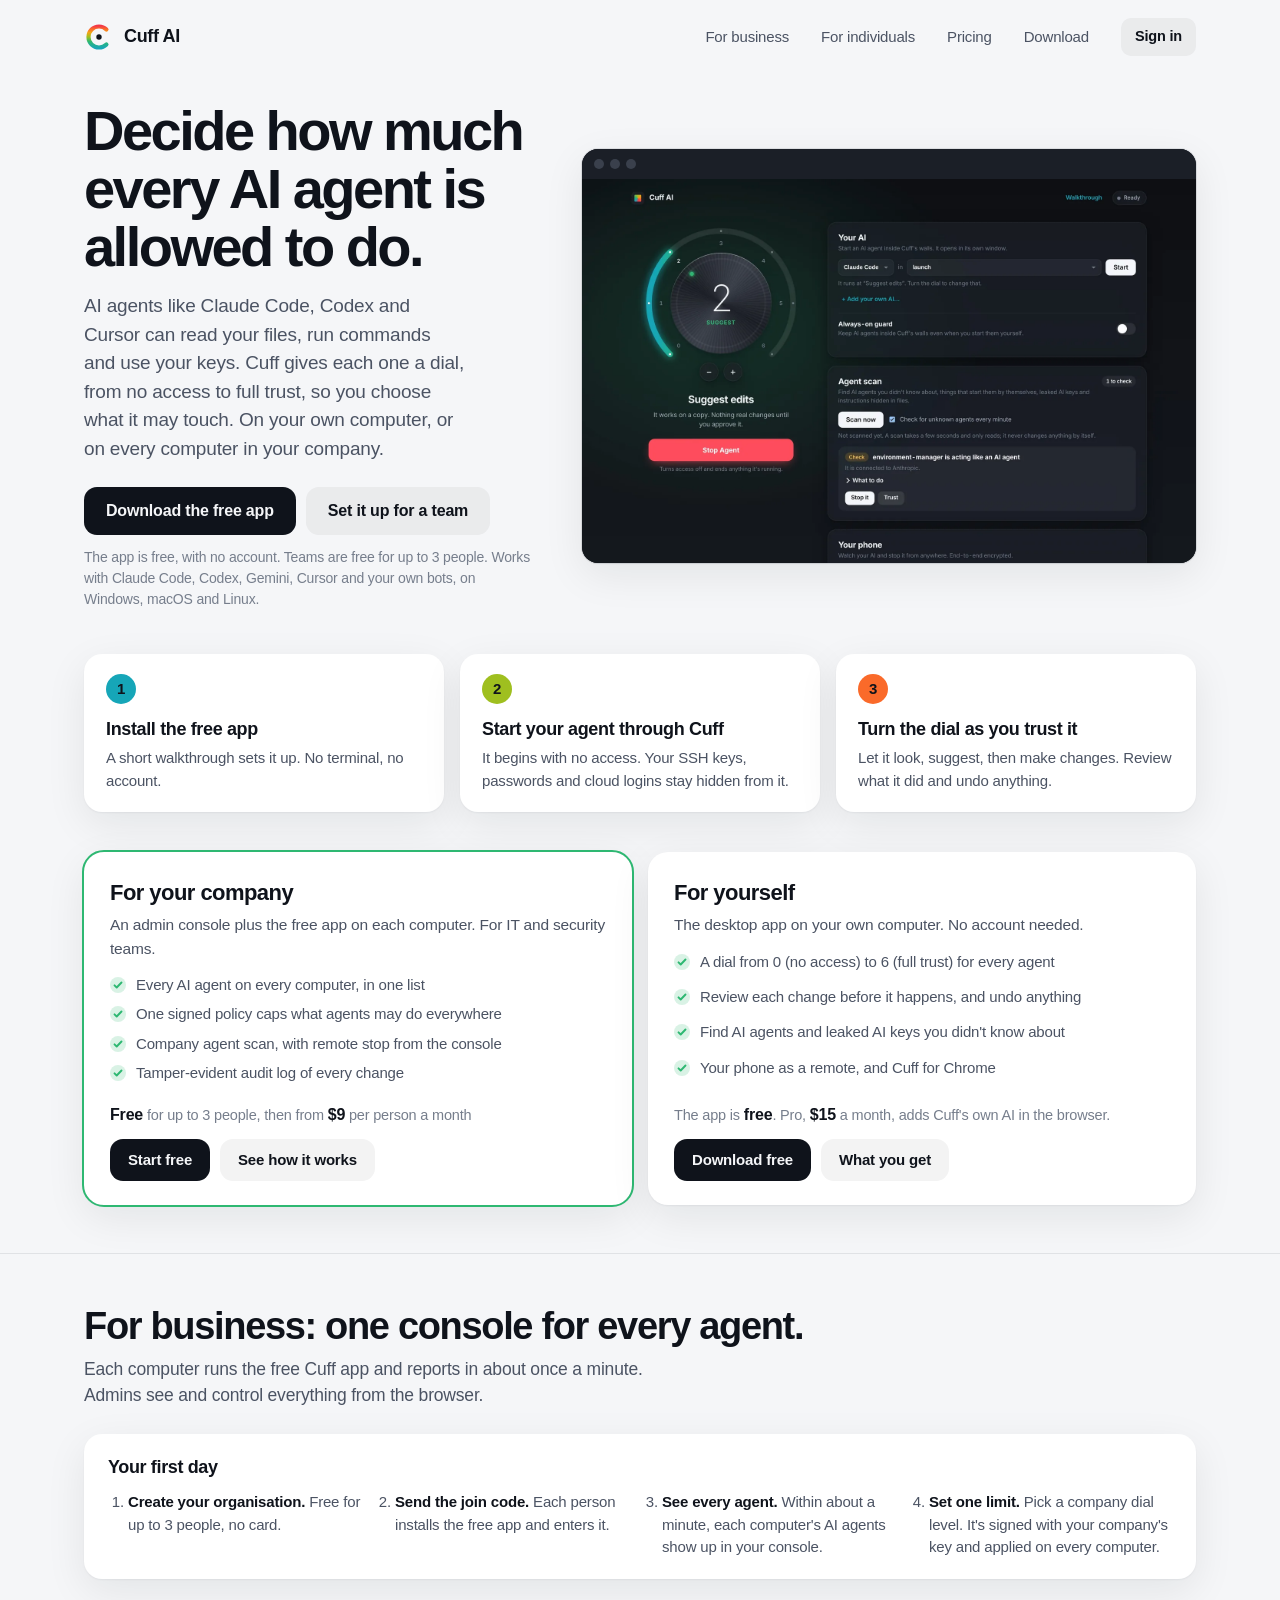
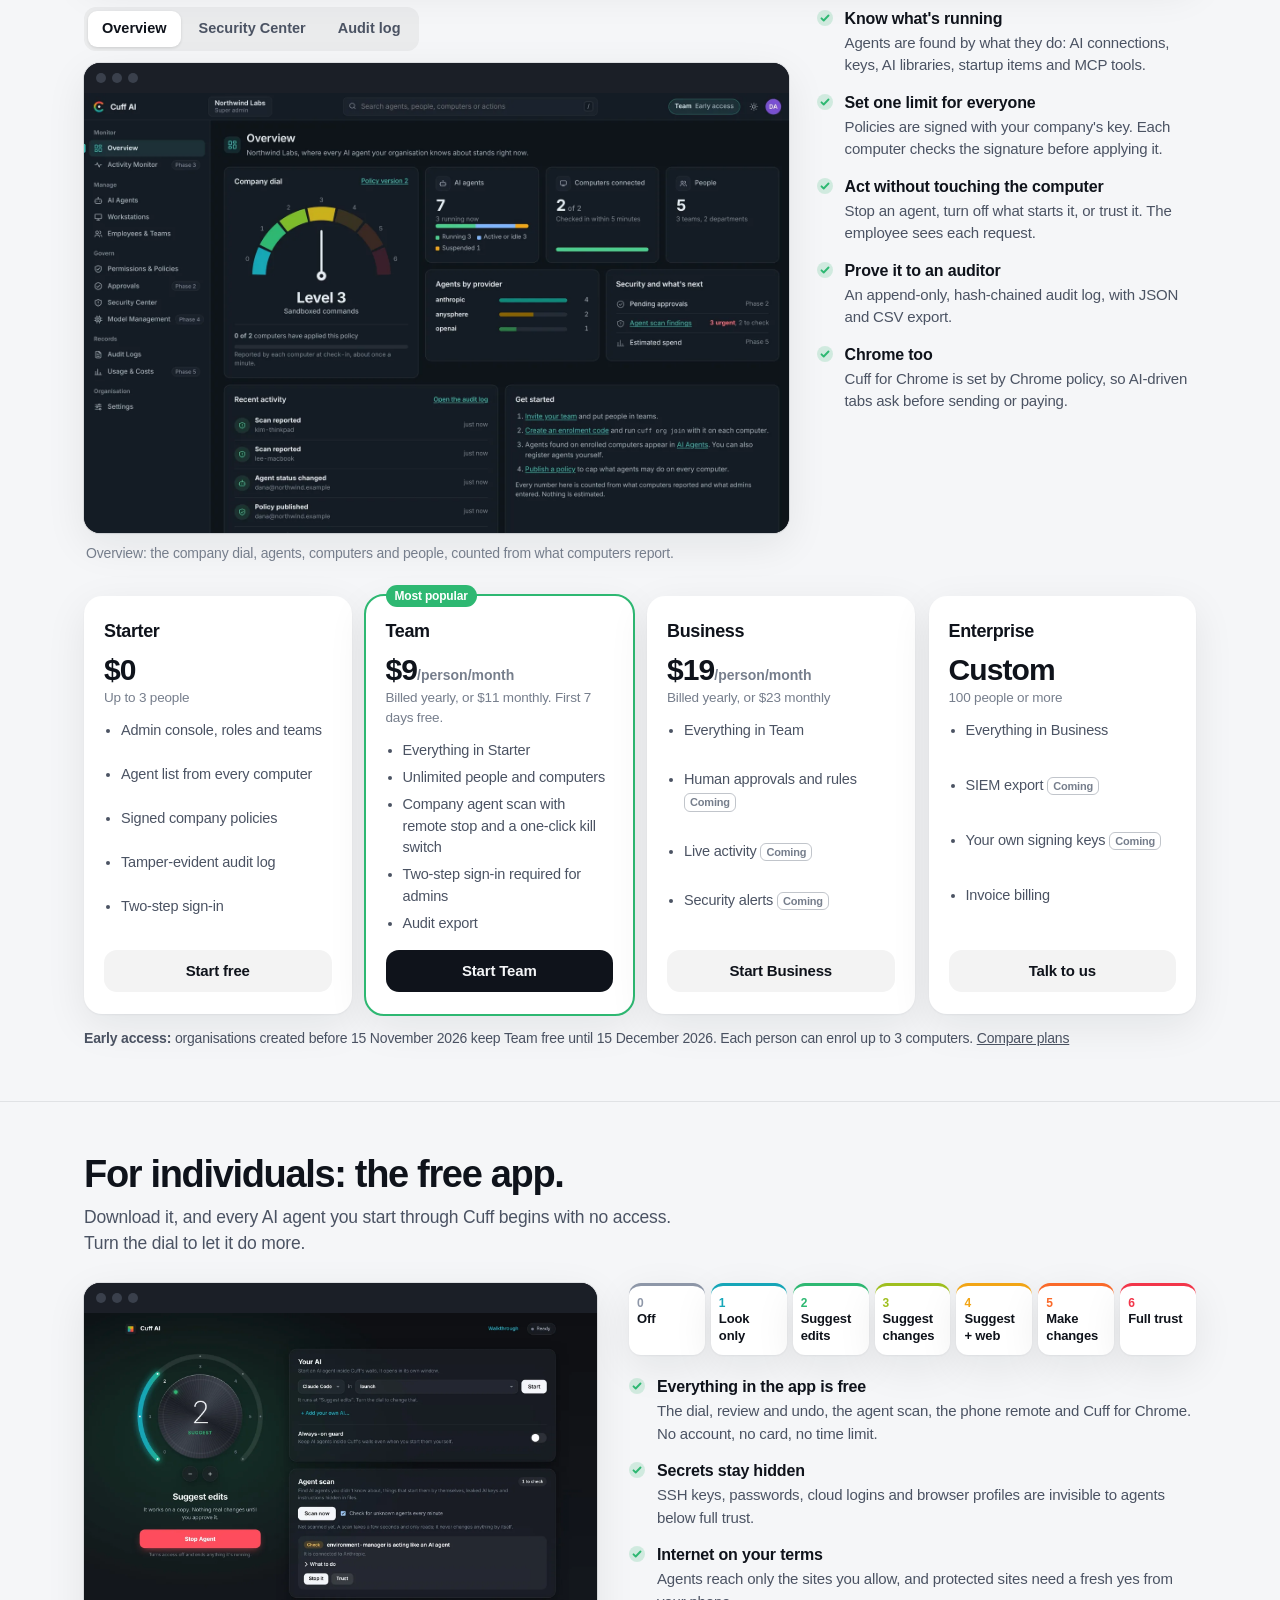
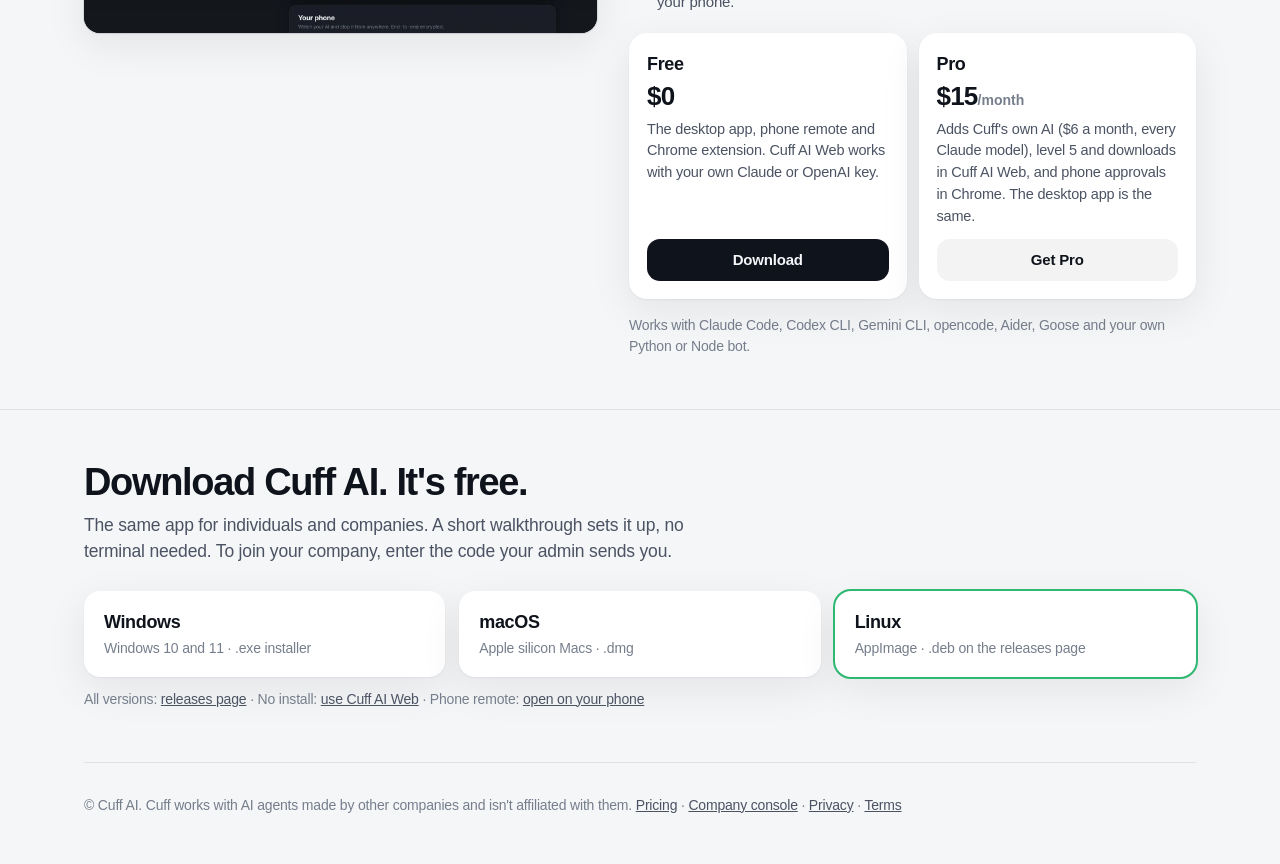
==== commit 351d2d2d: "Console: kill switch to stop every AI agent the scan found One signed stop per running agent, sent t" ====
--- a/index.html
+++ b/index.html
@@ -240,10 +240,10 @@
       <ul><li>Admin console, roles and teams</li><li>Agent list from every computer</li><li>Signed company policies</li><li>Tamper-evident audit log</li><li>Two-step sign-in</li></ul>
       <a class="btn sm sec" href="console/?plan=starter">Start free</a></div>
     <div class="plan hl"><span class="badge">Most popular</span><h3>Team</h3><p class="amt">$9<span>/person/month</span></p><p class="per">Billed yearly, or $11 monthly. First 7 days free.</p>
-      <ul><li>Everything in Starter</li><li>Unlimited people and computers</li><li>Company agent scan with remote stop</li><li>Two-step sign-in required for admins</li><li>Audit export</li></ul>
+      <ul><li>Everything in Starter</li><li>Unlimited people and computers</li><li>Company agent scan with remote stop and a one-click kill switch</li><li>Two-step sign-in required for admins</li><li>Audit export</li></ul>
       <a class="btn sm" href="console/?plan=team&amp;billing=yearly">Start Team</a></div>
     <div class="plan"><h3>Business</h3><p class="amt">$19<span>/person/month</span></p><p class="per">Billed yearly, or $23 monthly</p>
-      <ul><li>Everything in Team</li><li>Human approvals and rules <span class="soon">Coming</span></li><li>Live activity and kill switch <span class="soon">Coming</span></li><li>Security alerts <span class="soon">Coming</span></li></ul>
+      <ul><li>Everything in Team</li><li>Human approvals and rules <span class="soon">Coming</span></li><li>Live activity <span class="soon">Coming</span></li><li>Security alerts <span class="soon">Coming</span></li></ul>
       <a class="btn sm sec" href="console/?plan=business&amp;billing=yearly">Start Business</a></div>
     <div class="plan"><h3>Enterprise</h3><p class="amt">Custom</p><p class="per">100 people or more</p>
       <ul><li>Everything in Business</li><li>SIEM export <span class="soon">Coming</span></li><li>Your own signing keys <span class="soon">Coming</span></li><li>Invoice billing</li></ul>
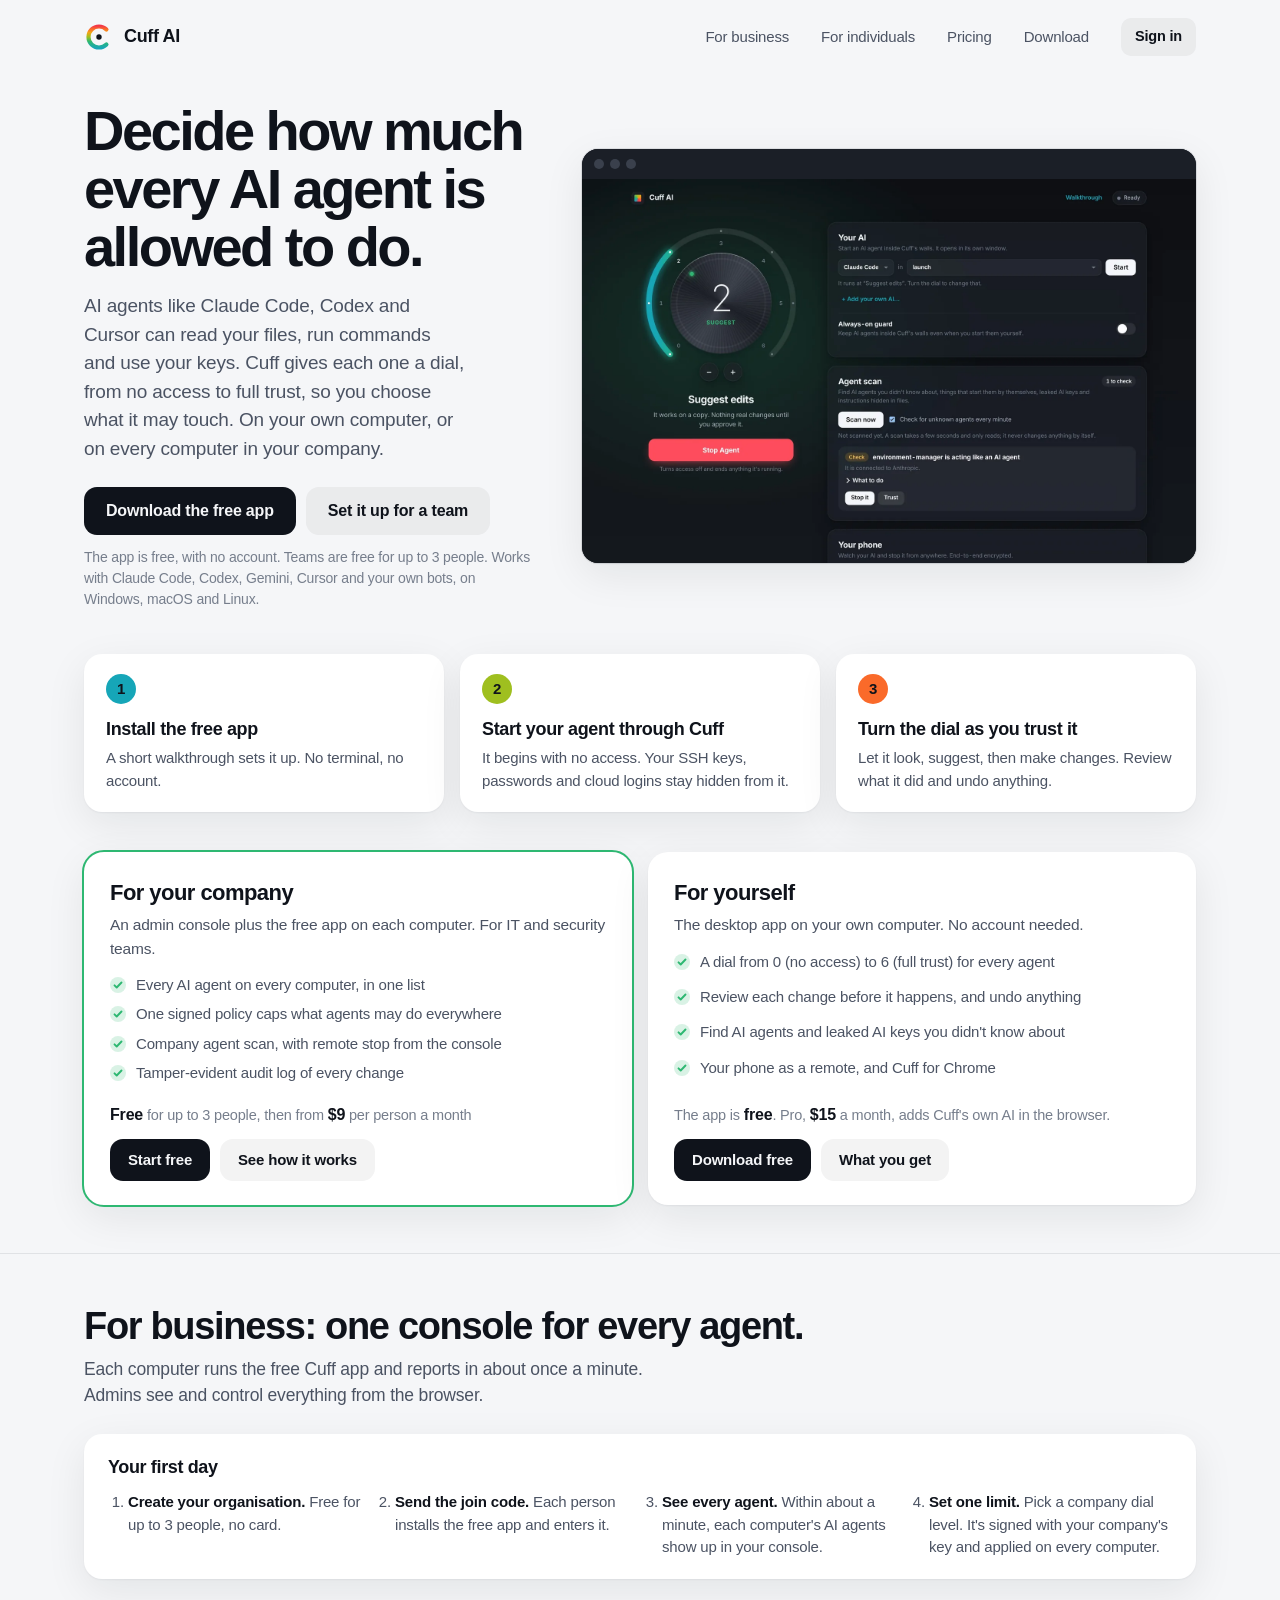
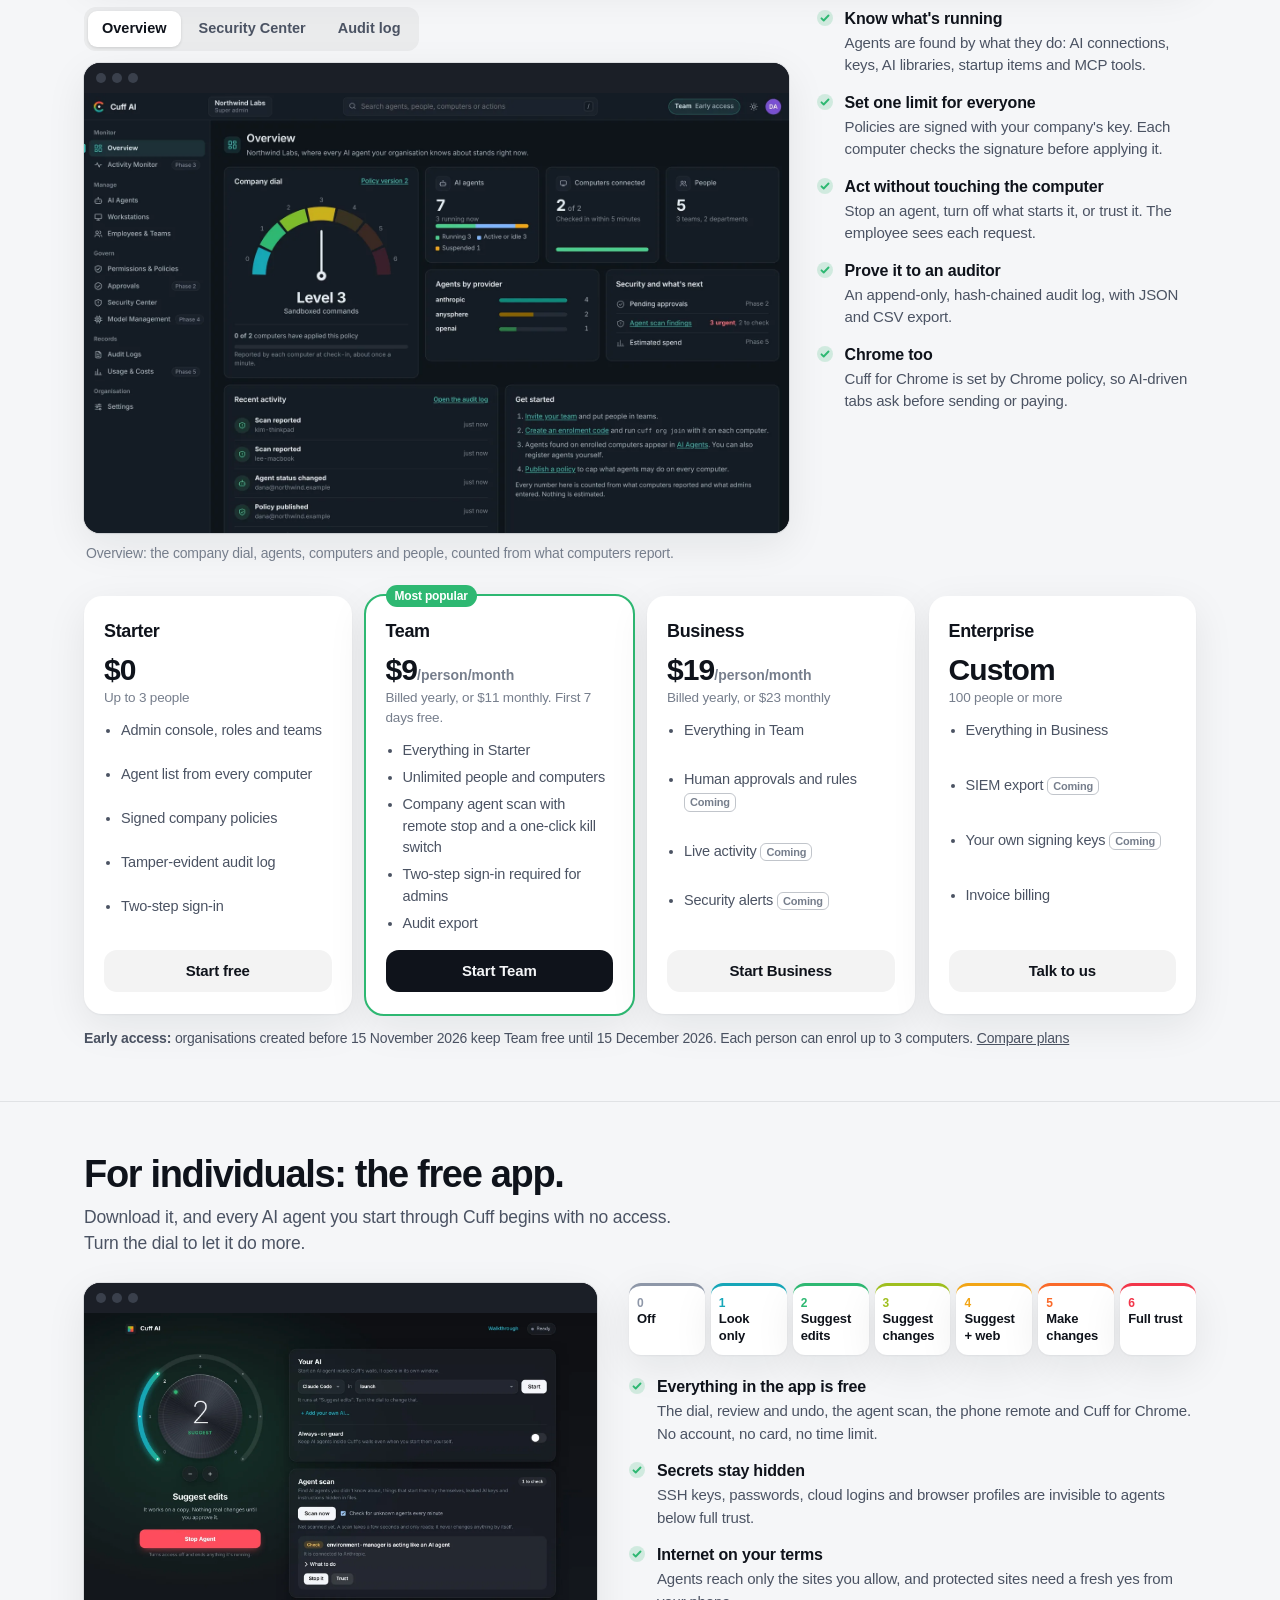
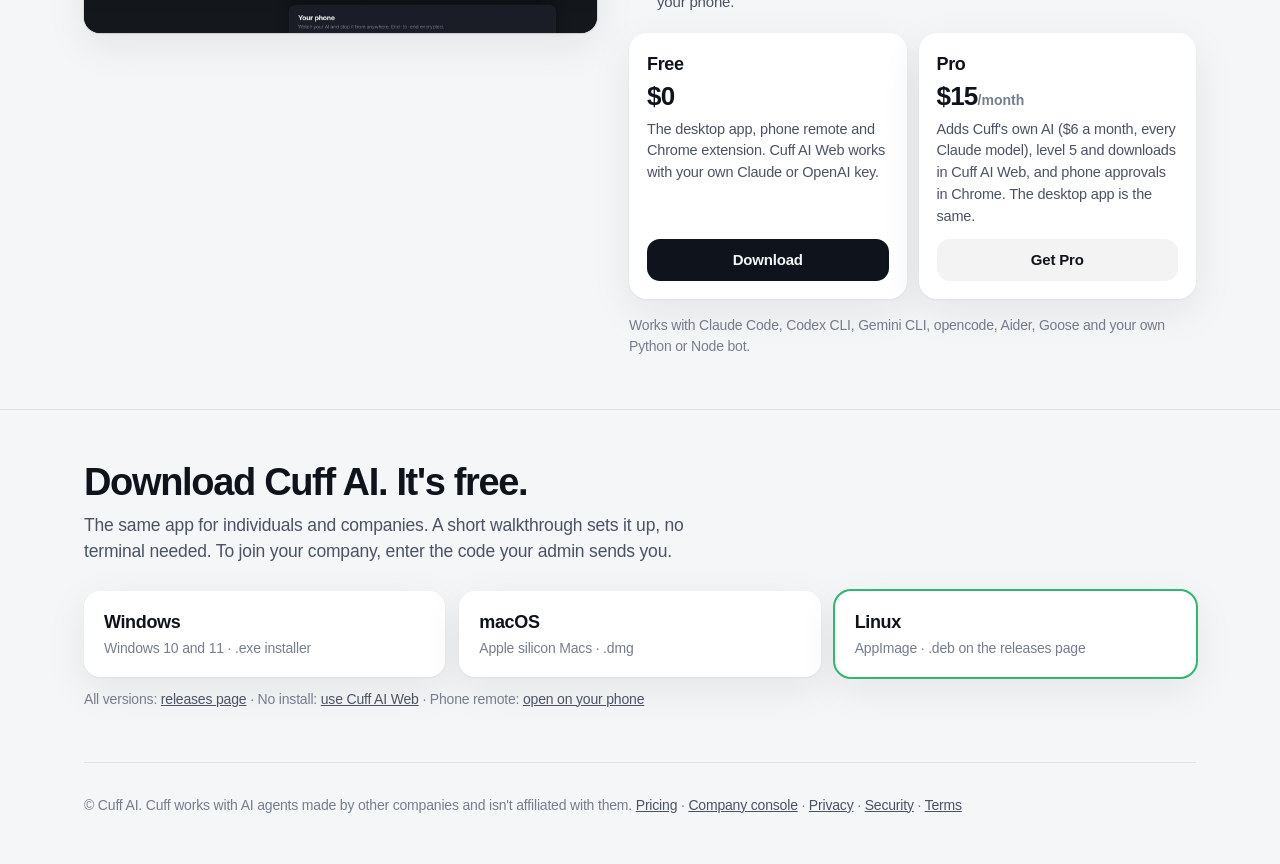
==== commit 517eb6bf: "Security page, security.txt, and console warning for computers that stop checking in Co-Authored-By:" ====
--- a/index.html
+++ b/index.html
@@ -295,7 +295,7 @@
   <p class="small">All versions: <a href="https://github.com/cuffai/cuffai.github.io/releases">releases page</a> · No install: <a href="app/">use Cuff AI Web</a> · Phone remote: <a href="remote/">open on your phone</a></p>
 </div></section>
 
-<div class="wrap"><footer>© Cuff AI. Cuff works with AI agents made by other companies and isn't affiliated with them. <a href="pricing.html">Pricing</a> · <a href="console/">Company console</a> · <a href="privacy.html">Privacy</a> · <a href="terms.html">Terms</a></footer></div>
+<div class="wrap"><footer>© Cuff AI. Cuff works with AI agents made by other companies and isn't affiliated with them. <a href="pricing.html">Pricing</a> · <a href="console/">Company console</a> · <a href="privacy.html">Privacy</a> · <a href="security.html">Security</a> · <a href="terms.html">Terms</a></footer></div>
 
 <script>
 /* the seven levels, compact */
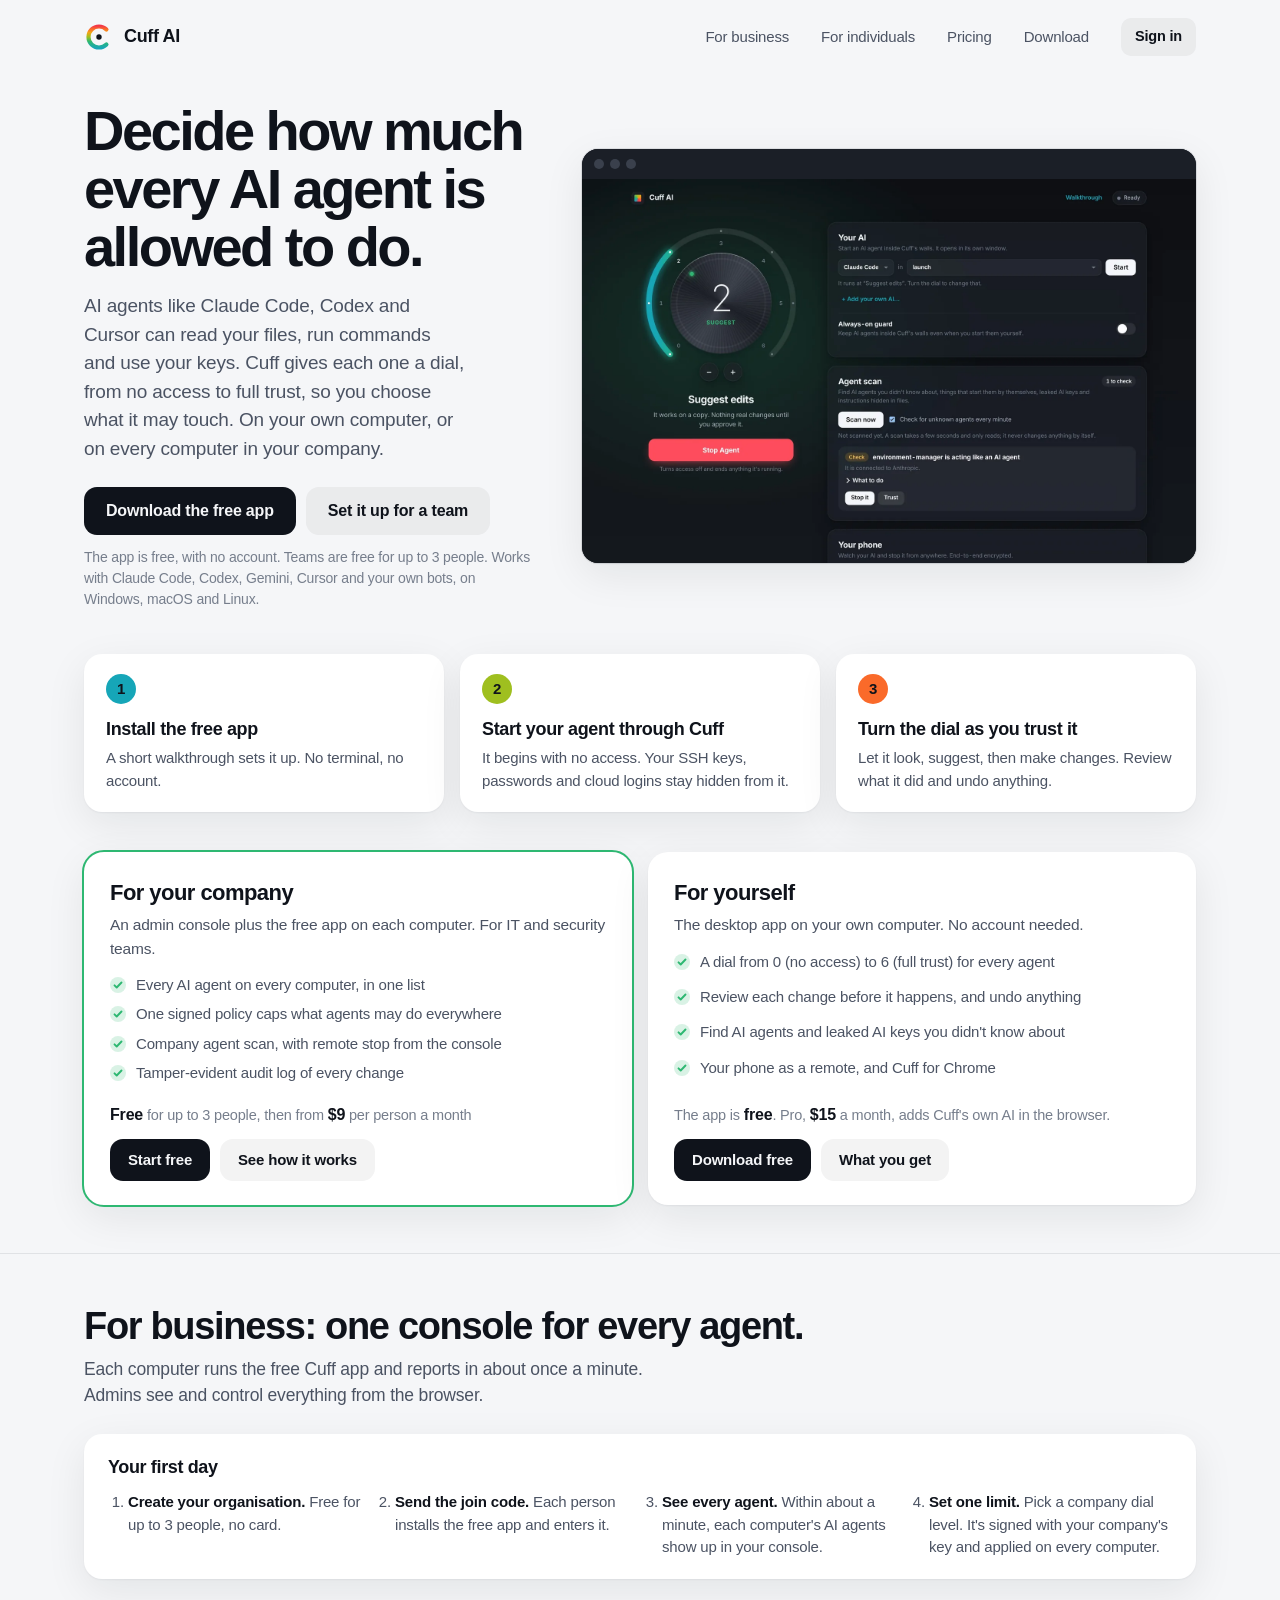
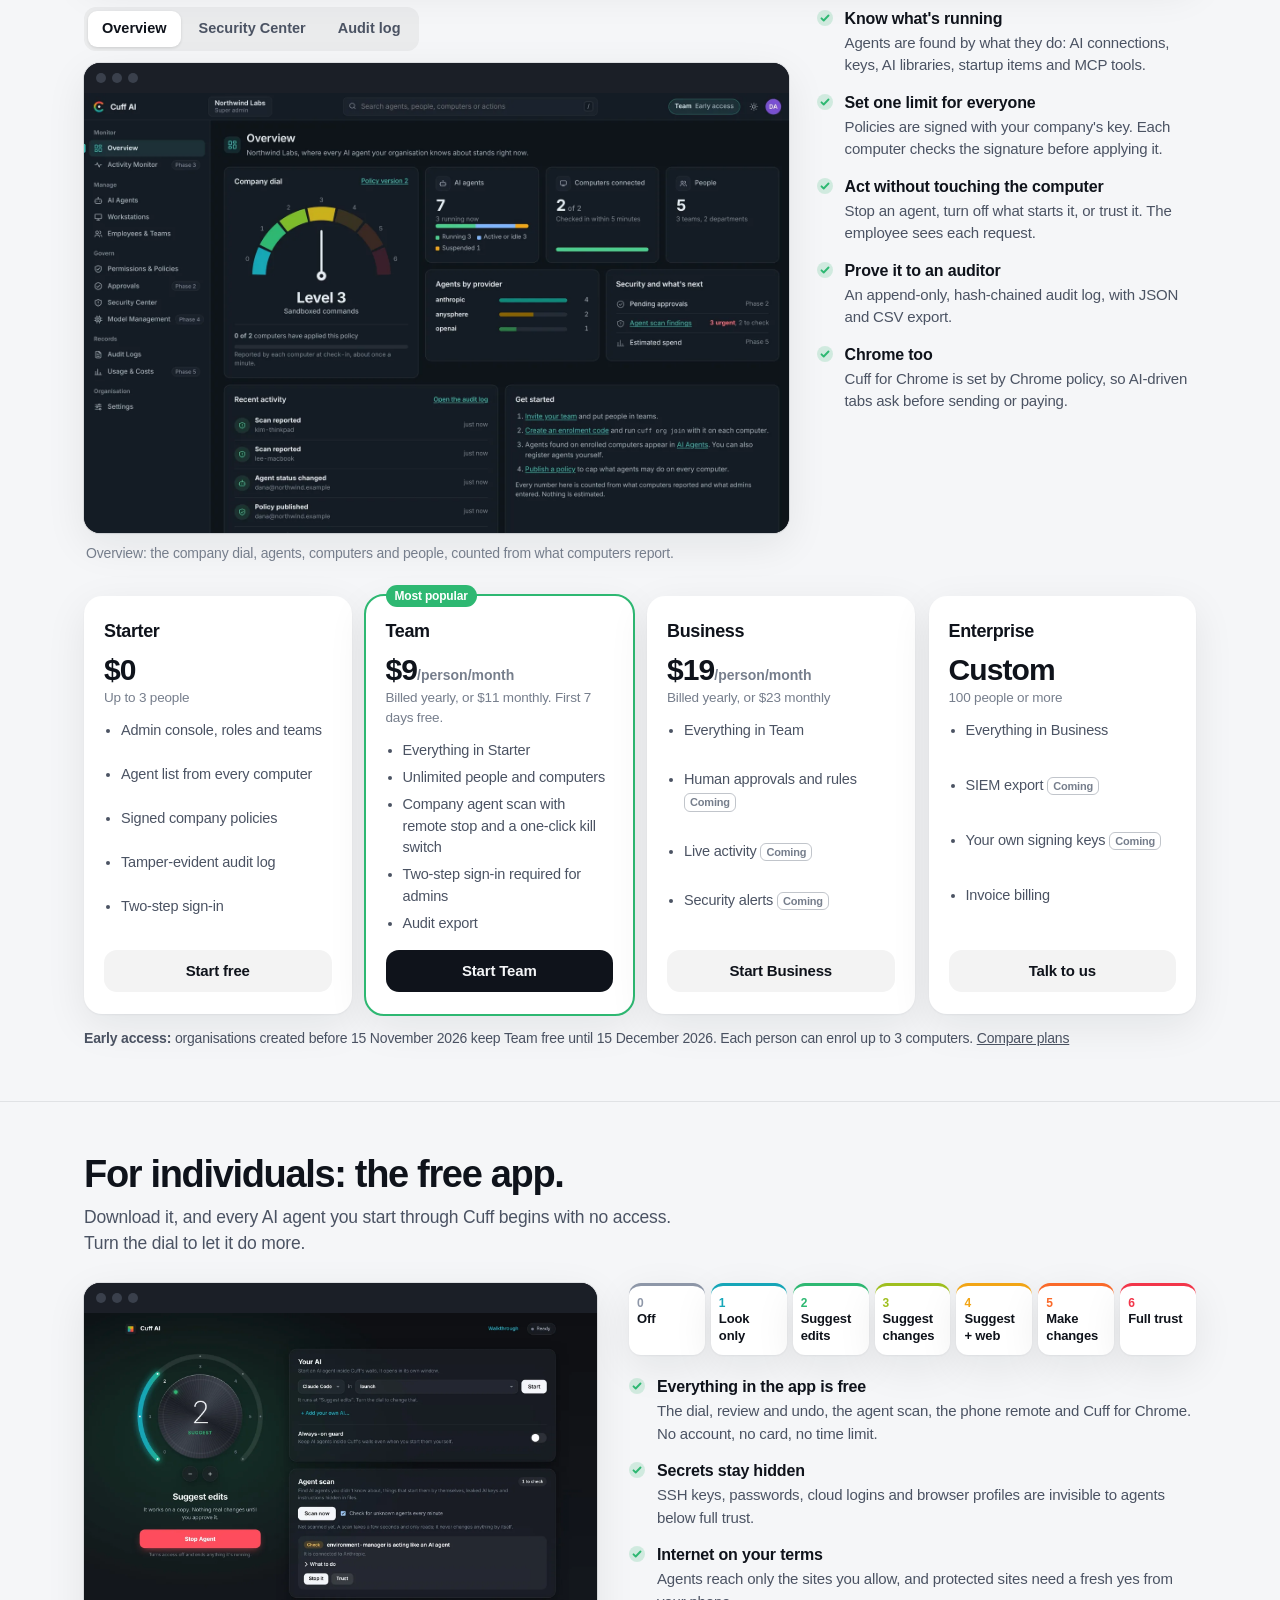
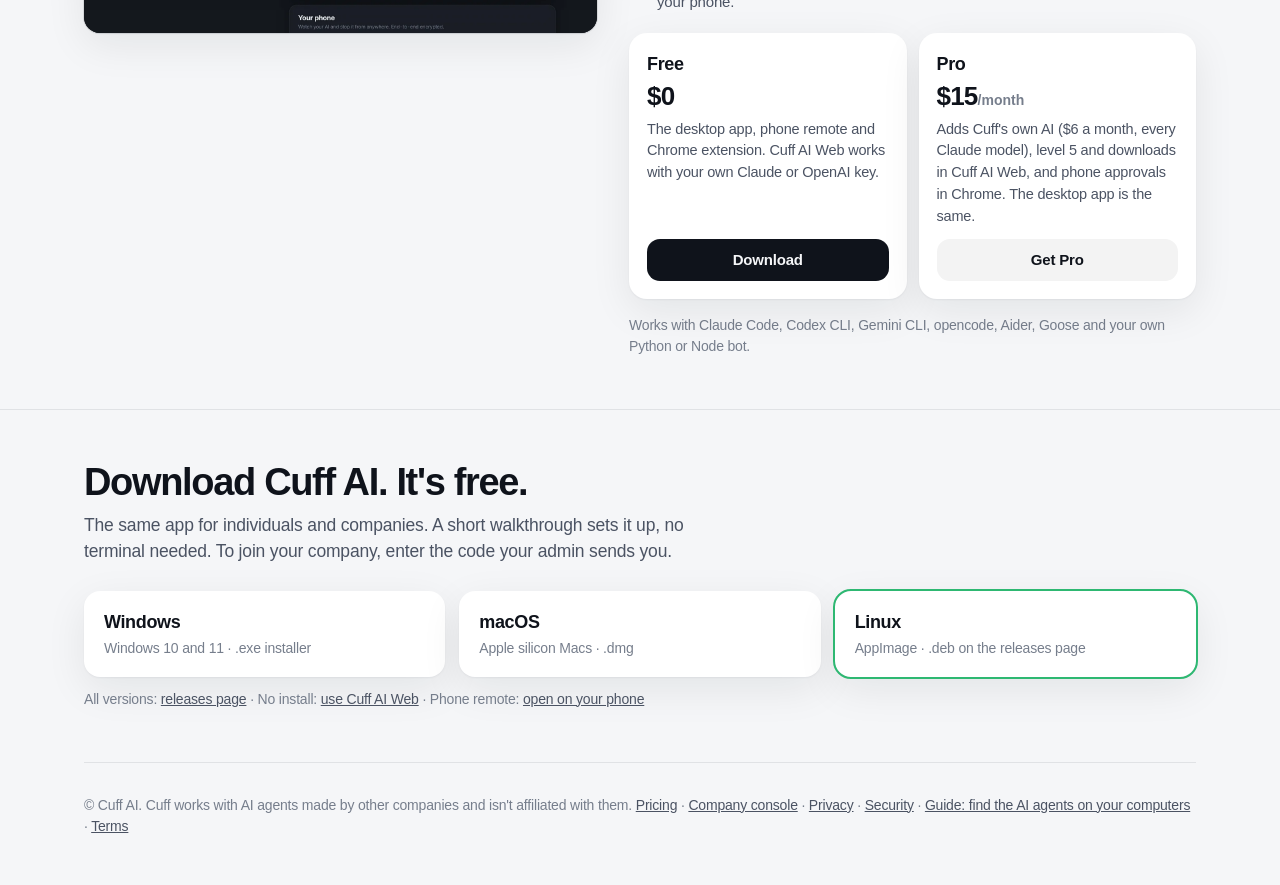
==== commit f4cb2fdb: "Guide: how to find the AI agents on company computers; security page notes Mac installers are unsign" ====
--- a/index.html
+++ b/index.html
@@ -295,7 +295,7 @@
   <p class="small">All versions: <a href="https://github.com/cuffai/cuffai.github.io/releases">releases page</a> · No install: <a href="app/">use Cuff AI Web</a> · Phone remote: <a href="remote/">open on your phone</a></p>
 </div></section>
 
-<div class="wrap"><footer>© Cuff AI. Cuff works with AI agents made by other companies and isn't affiliated with them. <a href="pricing.html">Pricing</a> · <a href="console/">Company console</a> · <a href="privacy.html">Privacy</a> · <a href="security.html">Security</a> · <a href="terms.html">Terms</a></footer></div>
+<div class="wrap"><footer>© Cuff AI. Cuff works with AI agents made by other companies and isn't affiliated with them. <a href="pricing.html">Pricing</a> · <a href="console/">Company console</a> · <a href="privacy.html">Privacy</a> · <a href="security.html">Security</a> · <a href="guides/find-ai-agents-on-company-computers.html">Guide: find the AI agents on your computers</a> · <a href="terms.html">Terms</a></footer></div>
 
 <script>
 /* the seven levels, compact */
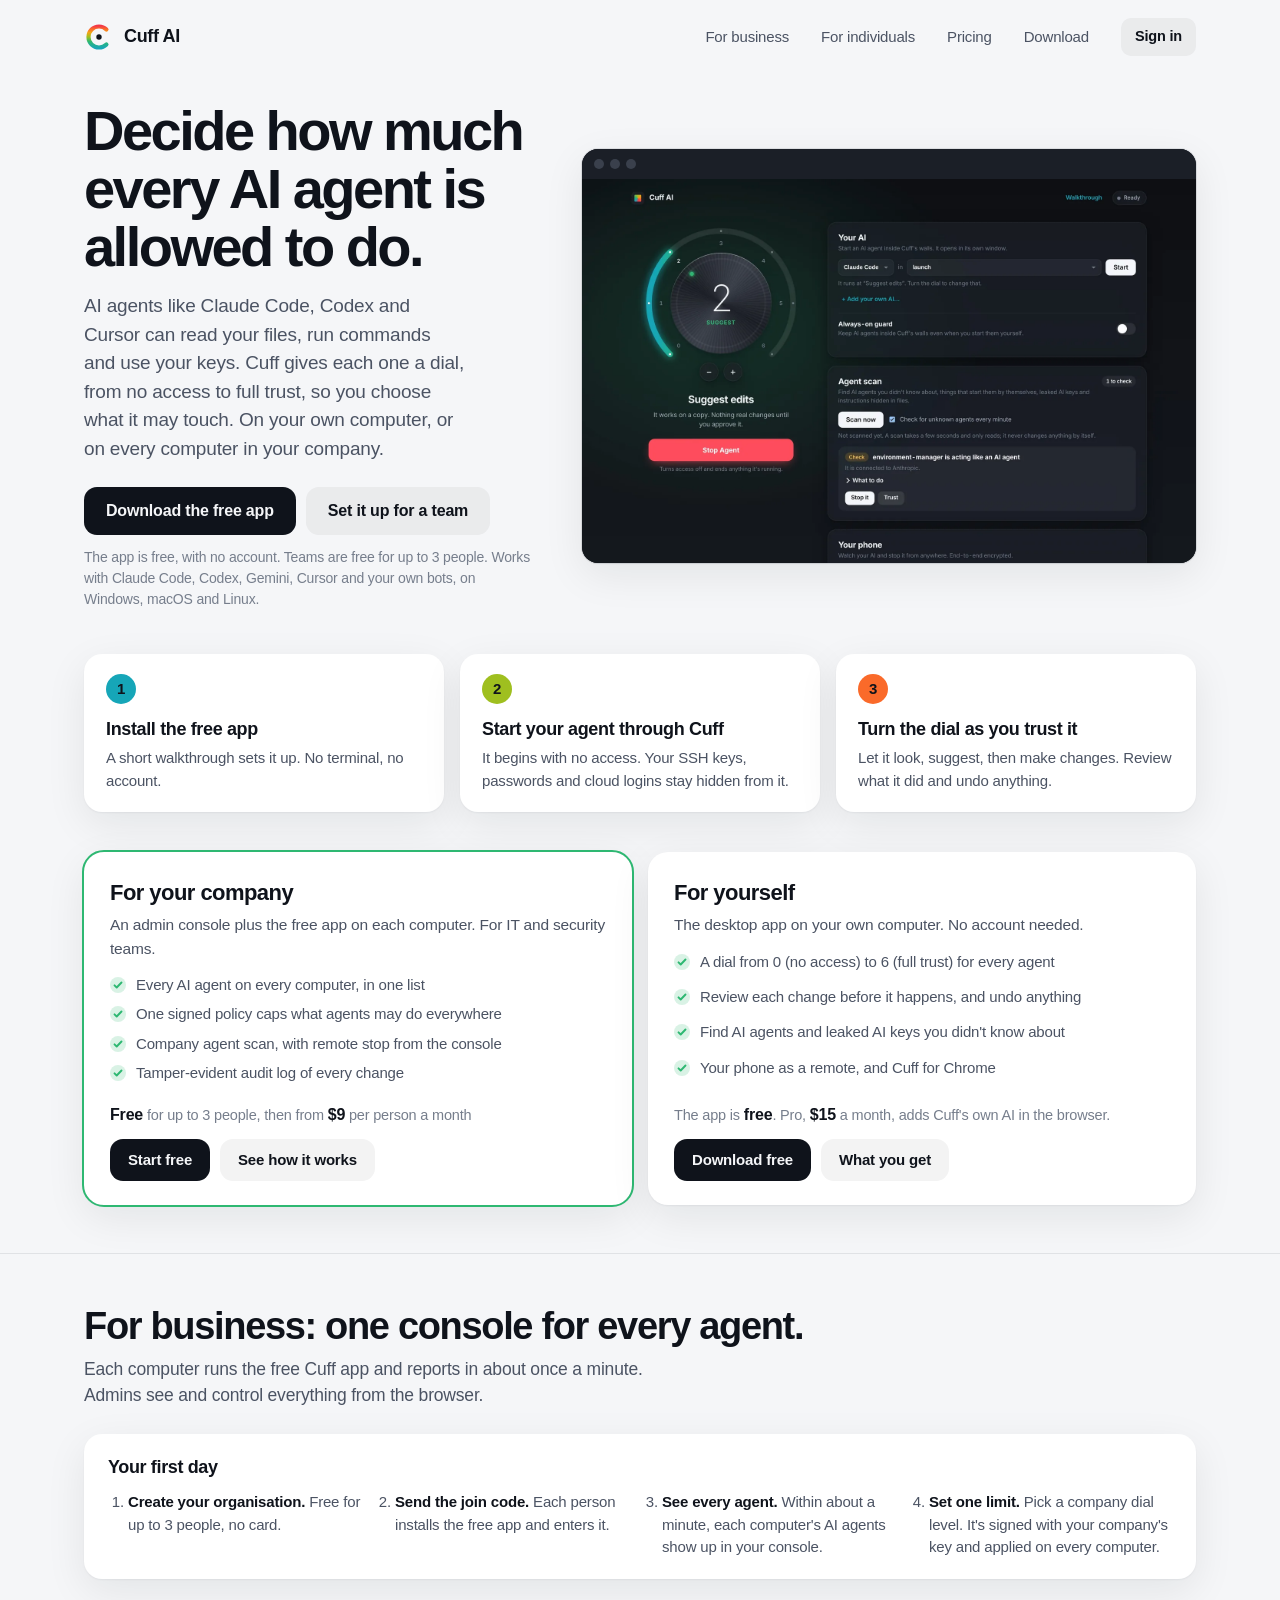
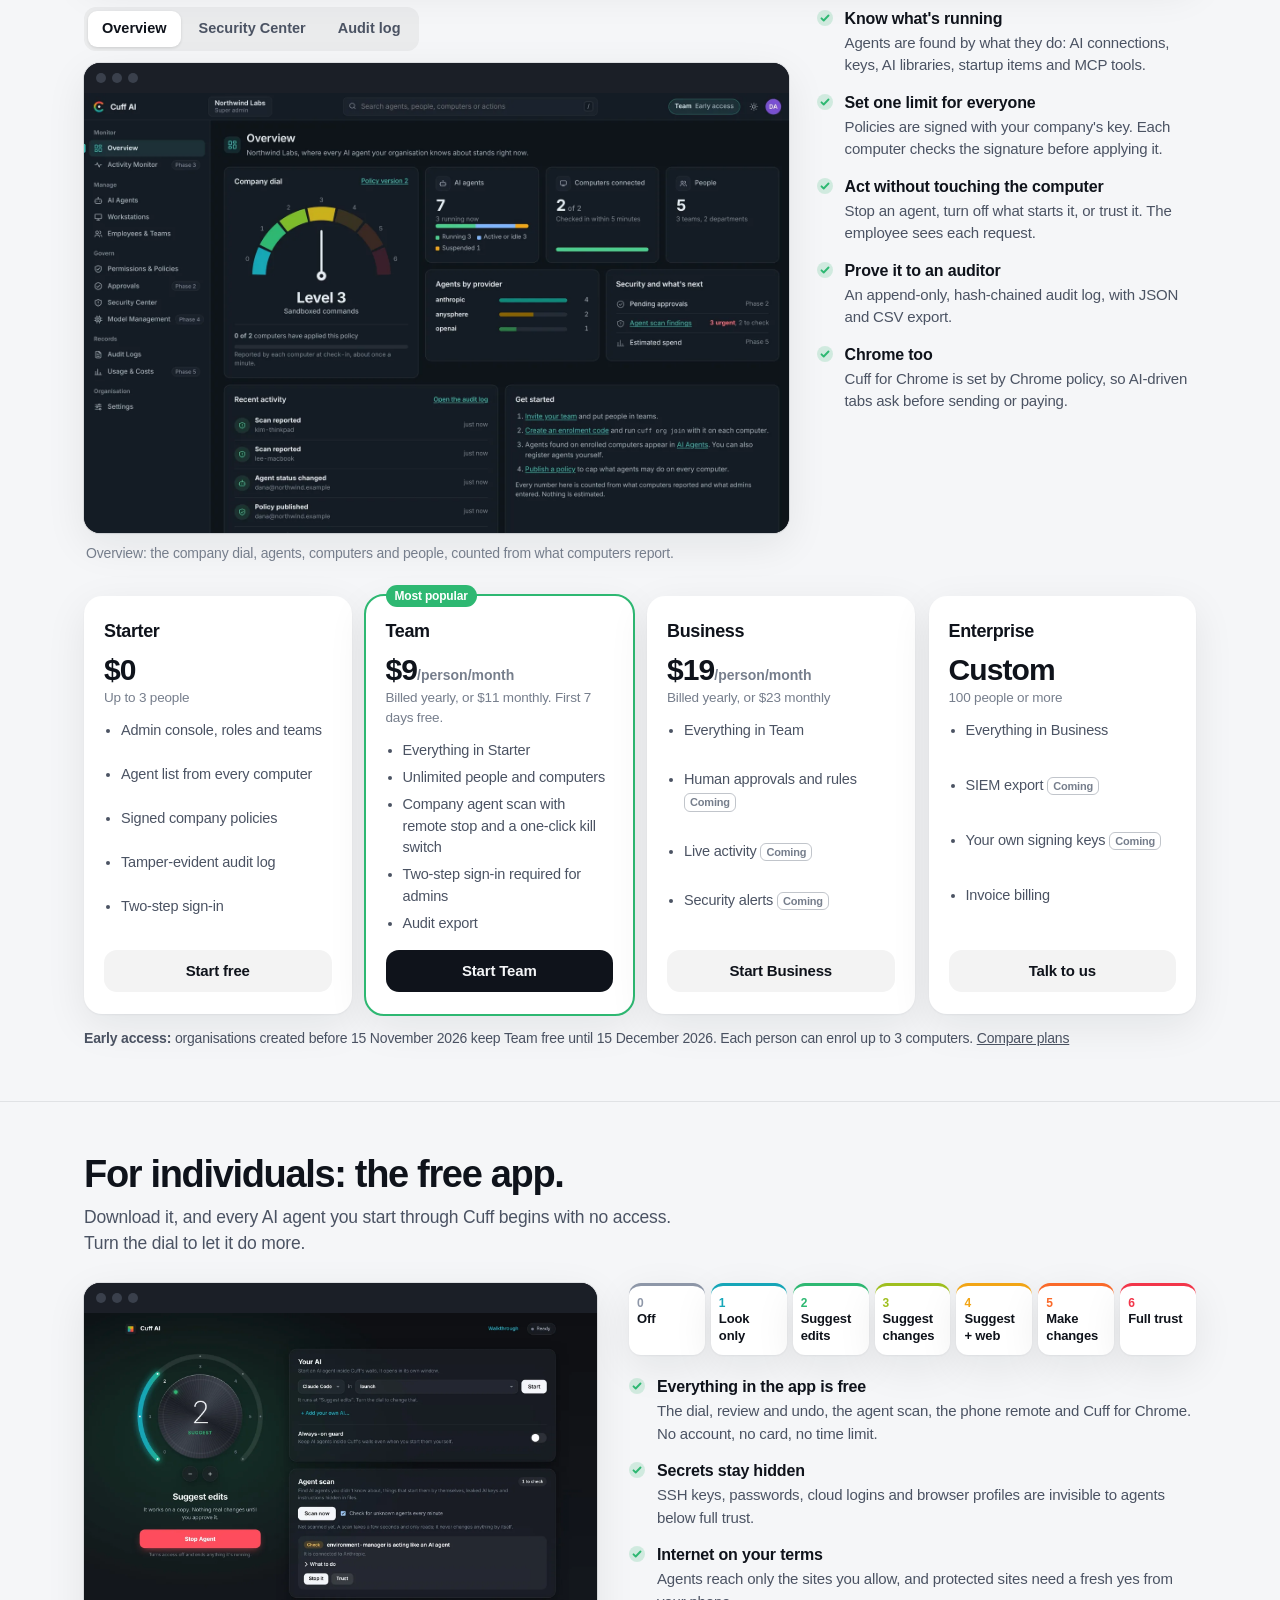
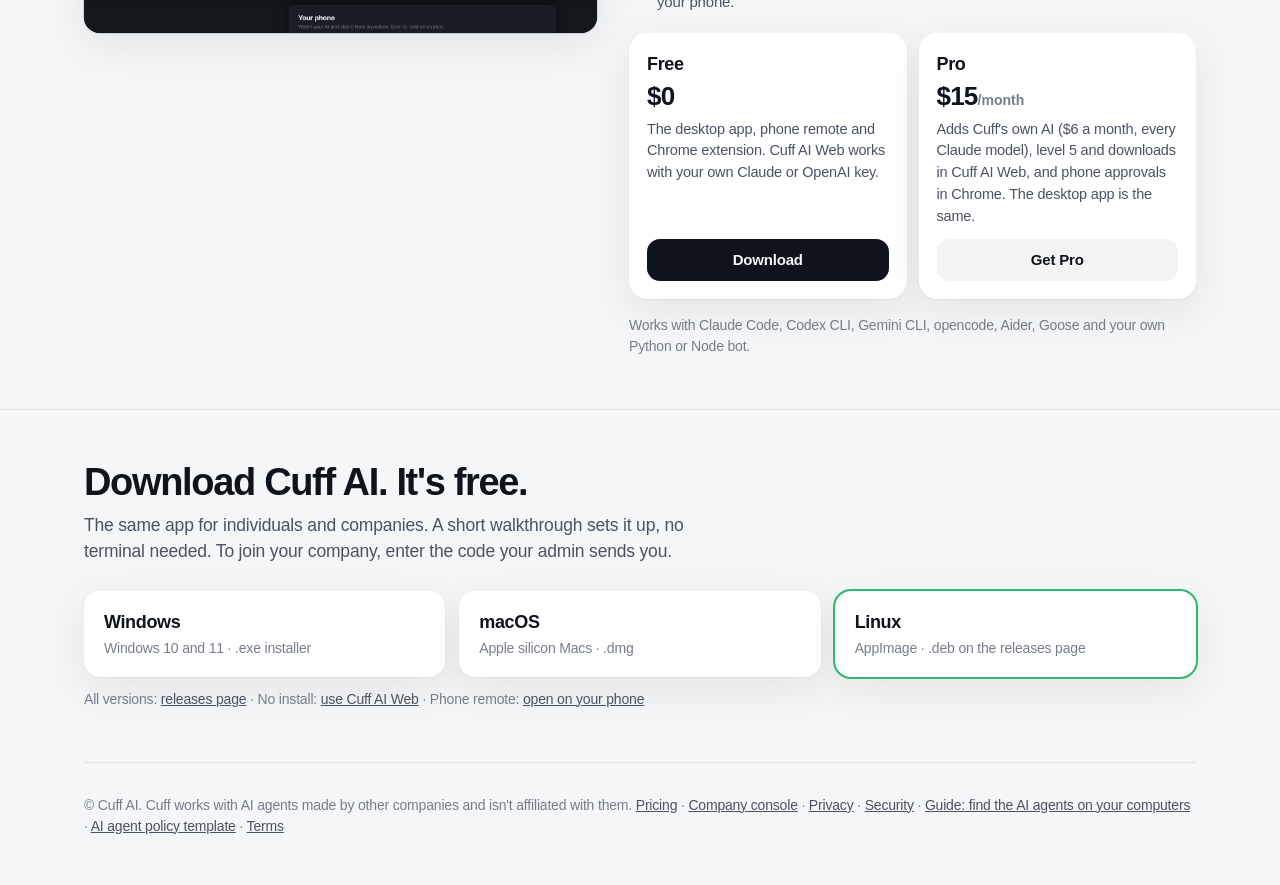
==== commit 7a63501a: "Guide: free one-page AI agent policy template Co-Authored-By: Claude Opus 5.5 <noreply@anthropic.com" ====
--- a/index.html
+++ b/index.html
@@ -295,7 +295,7 @@
   <p class="small">All versions: <a href="https://github.com/cuffai/cuffai.github.io/releases">releases page</a> · No install: <a href="app/">use Cuff AI Web</a> · Phone remote: <a href="remote/">open on your phone</a></p>
 </div></section>
 
-<div class="wrap"><footer>© Cuff AI. Cuff works with AI agents made by other companies and isn't affiliated with them. <a href="pricing.html">Pricing</a> · <a href="console/">Company console</a> · <a href="privacy.html">Privacy</a> · <a href="security.html">Security</a> · <a href="guides/find-ai-agents-on-company-computers.html">Guide: find the AI agents on your computers</a> · <a href="terms.html">Terms</a></footer></div>
+<div class="wrap"><footer>© Cuff AI. Cuff works with AI agents made by other companies and isn't affiliated with them. <a href="pricing.html">Pricing</a> · <a href="console/">Company console</a> · <a href="privacy.html">Privacy</a> · <a href="security.html">Security</a> · <a href="guides/find-ai-agents-on-company-computers.html">Guide: find the AI agents on your computers</a> · <a href="guides/ai-agent-policy-template.html">AI agent policy template</a> · <a href="terms.html">Terms</a></footer></div>
 
 <script>
 /* the seven levels, compact */
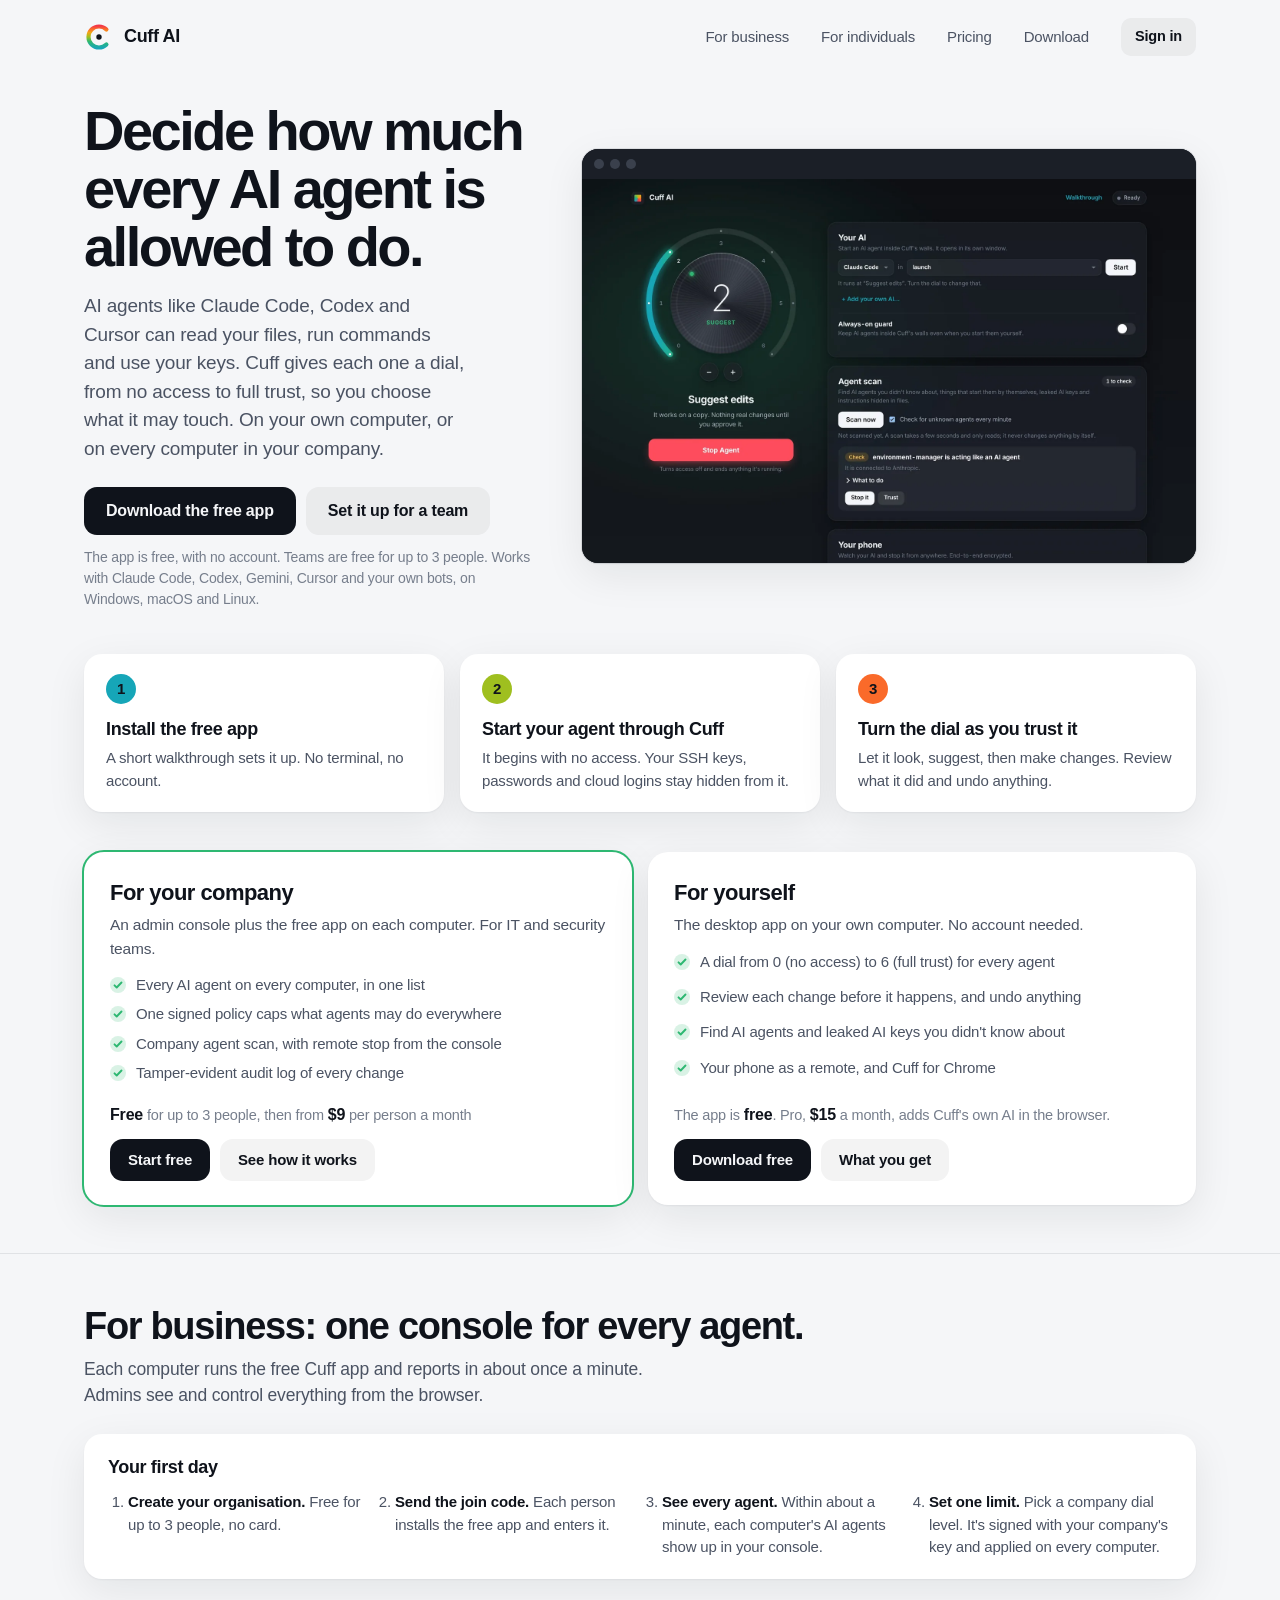
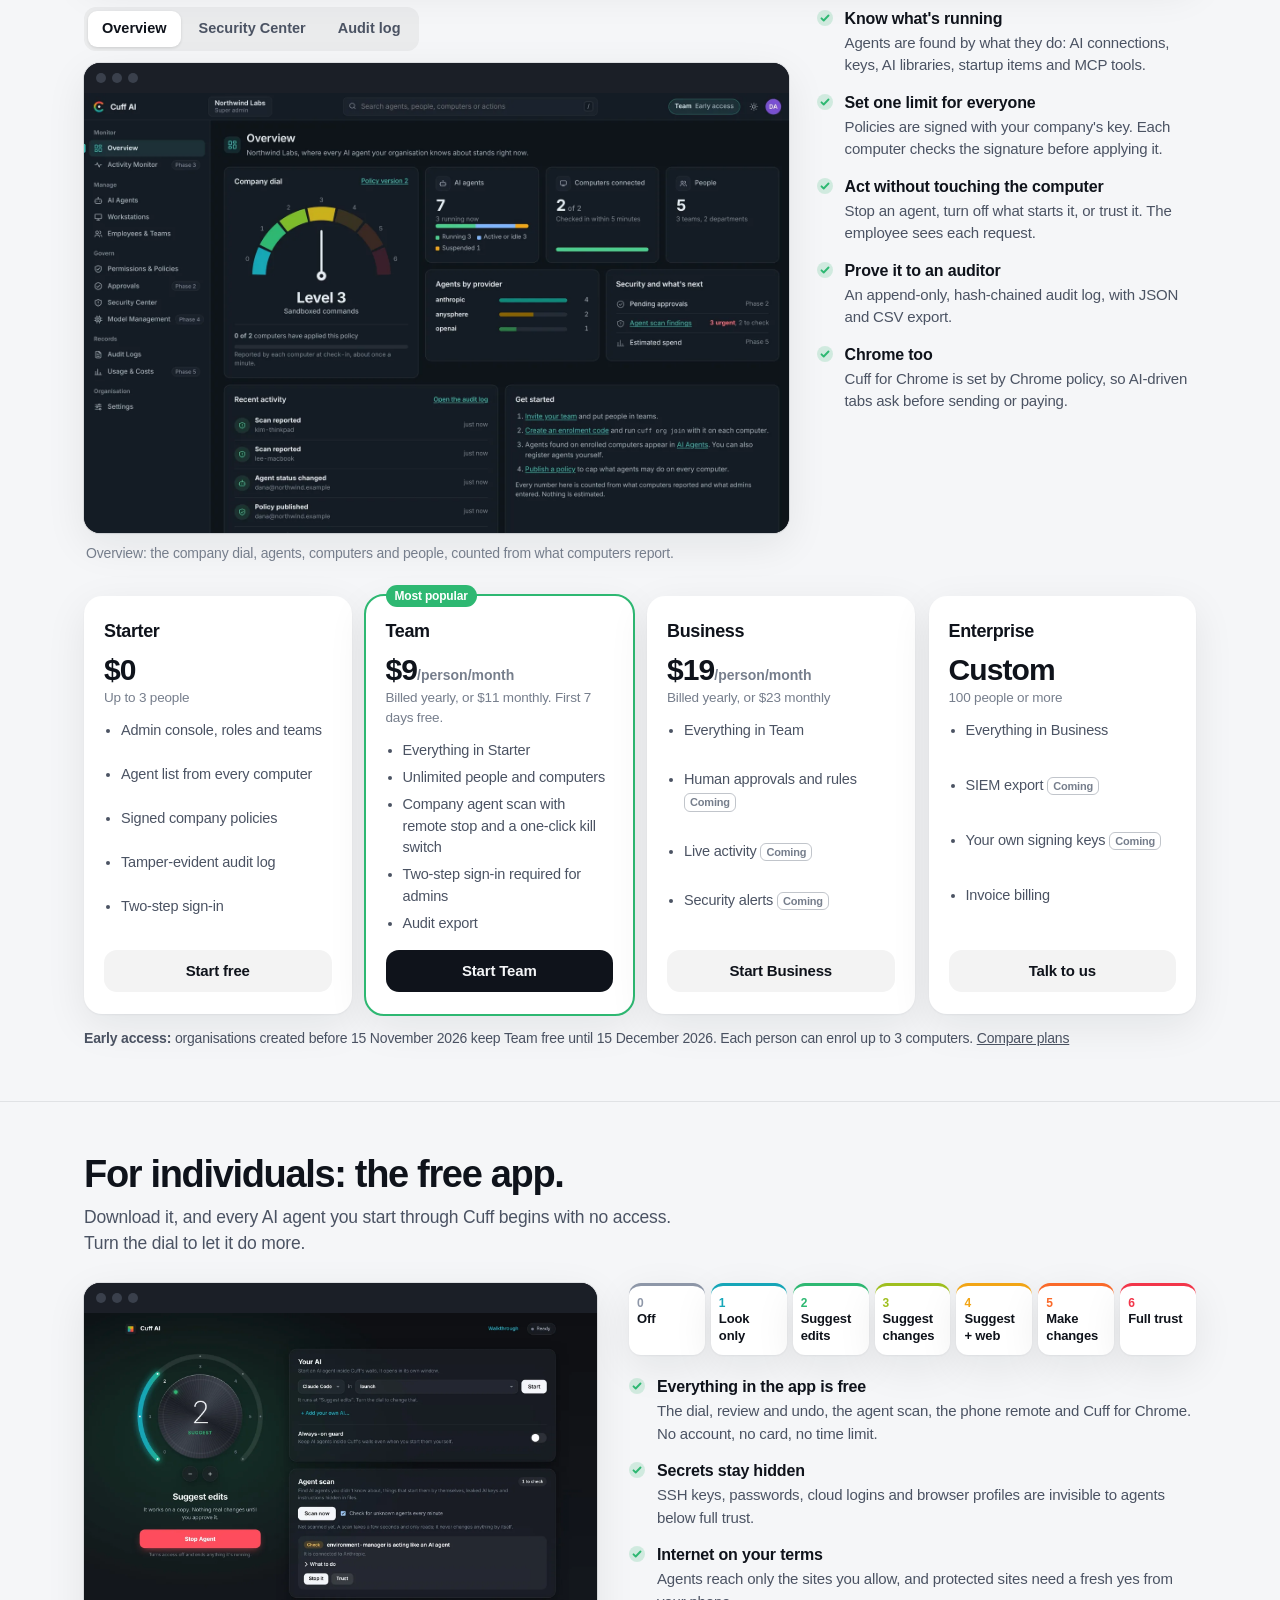
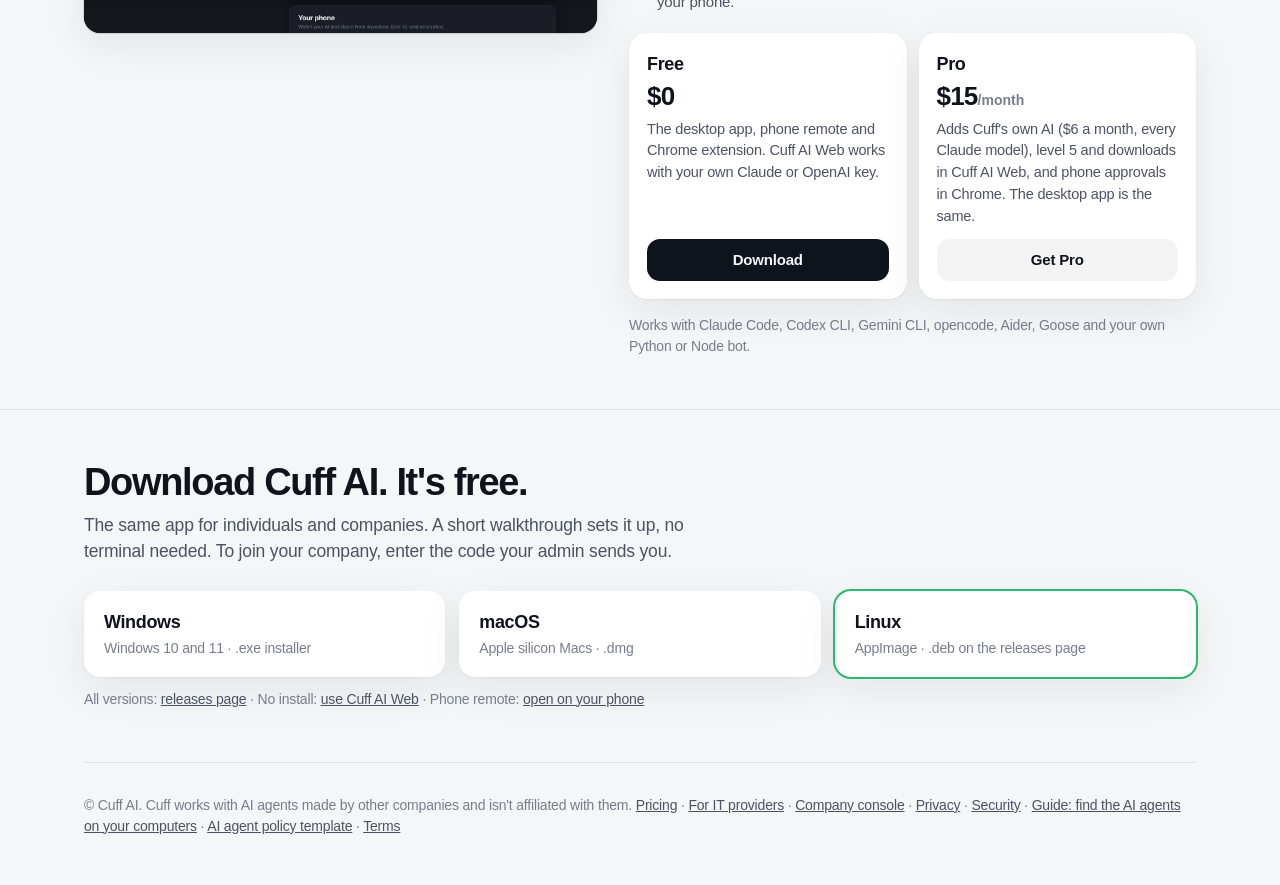
==== commit d7c147cd: "Founding partner page for IT providers Co-Authored-By: Claude Opus 5.5 <noreply@anthropic.com> Claud" ====
--- a/index.html
+++ b/index.html
@@ -295,7 +295,7 @@
   <p class="small">All versions: <a href="https://github.com/cuffai/cuffai.github.io/releases">releases page</a> · No install: <a href="app/">use Cuff AI Web</a> · Phone remote: <a href="remote/">open on your phone</a></p>
 </div></section>
 
-<div class="wrap"><footer>© Cuff AI. Cuff works with AI agents made by other companies and isn't affiliated with them. <a href="pricing.html">Pricing</a> · <a href="console/">Company console</a> · <a href="privacy.html">Privacy</a> · <a href="security.html">Security</a> · <a href="guides/find-ai-agents-on-company-computers.html">Guide: find the AI agents on your computers</a> · <a href="guides/ai-agent-policy-template.html">AI agent policy template</a> · <a href="terms.html">Terms</a></footer></div>
+<div class="wrap"><footer>© Cuff AI. Cuff works with AI agents made by other companies and isn't affiliated with them. <a href="pricing.html">Pricing</a> · <a href="partners.html">For IT providers</a> · <a href="console/">Company console</a> · <a href="privacy.html">Privacy</a> · <a href="security.html">Security</a> · <a href="guides/find-ai-agents-on-company-computers.html">Guide: find the AI agents on your computers</a> · <a href="guides/ai-agent-policy-template.html">AI agent policy template</a> · <a href="terms.html">Terms</a></footer></div>
 
 <script>
 /* the seven levels, compact */
